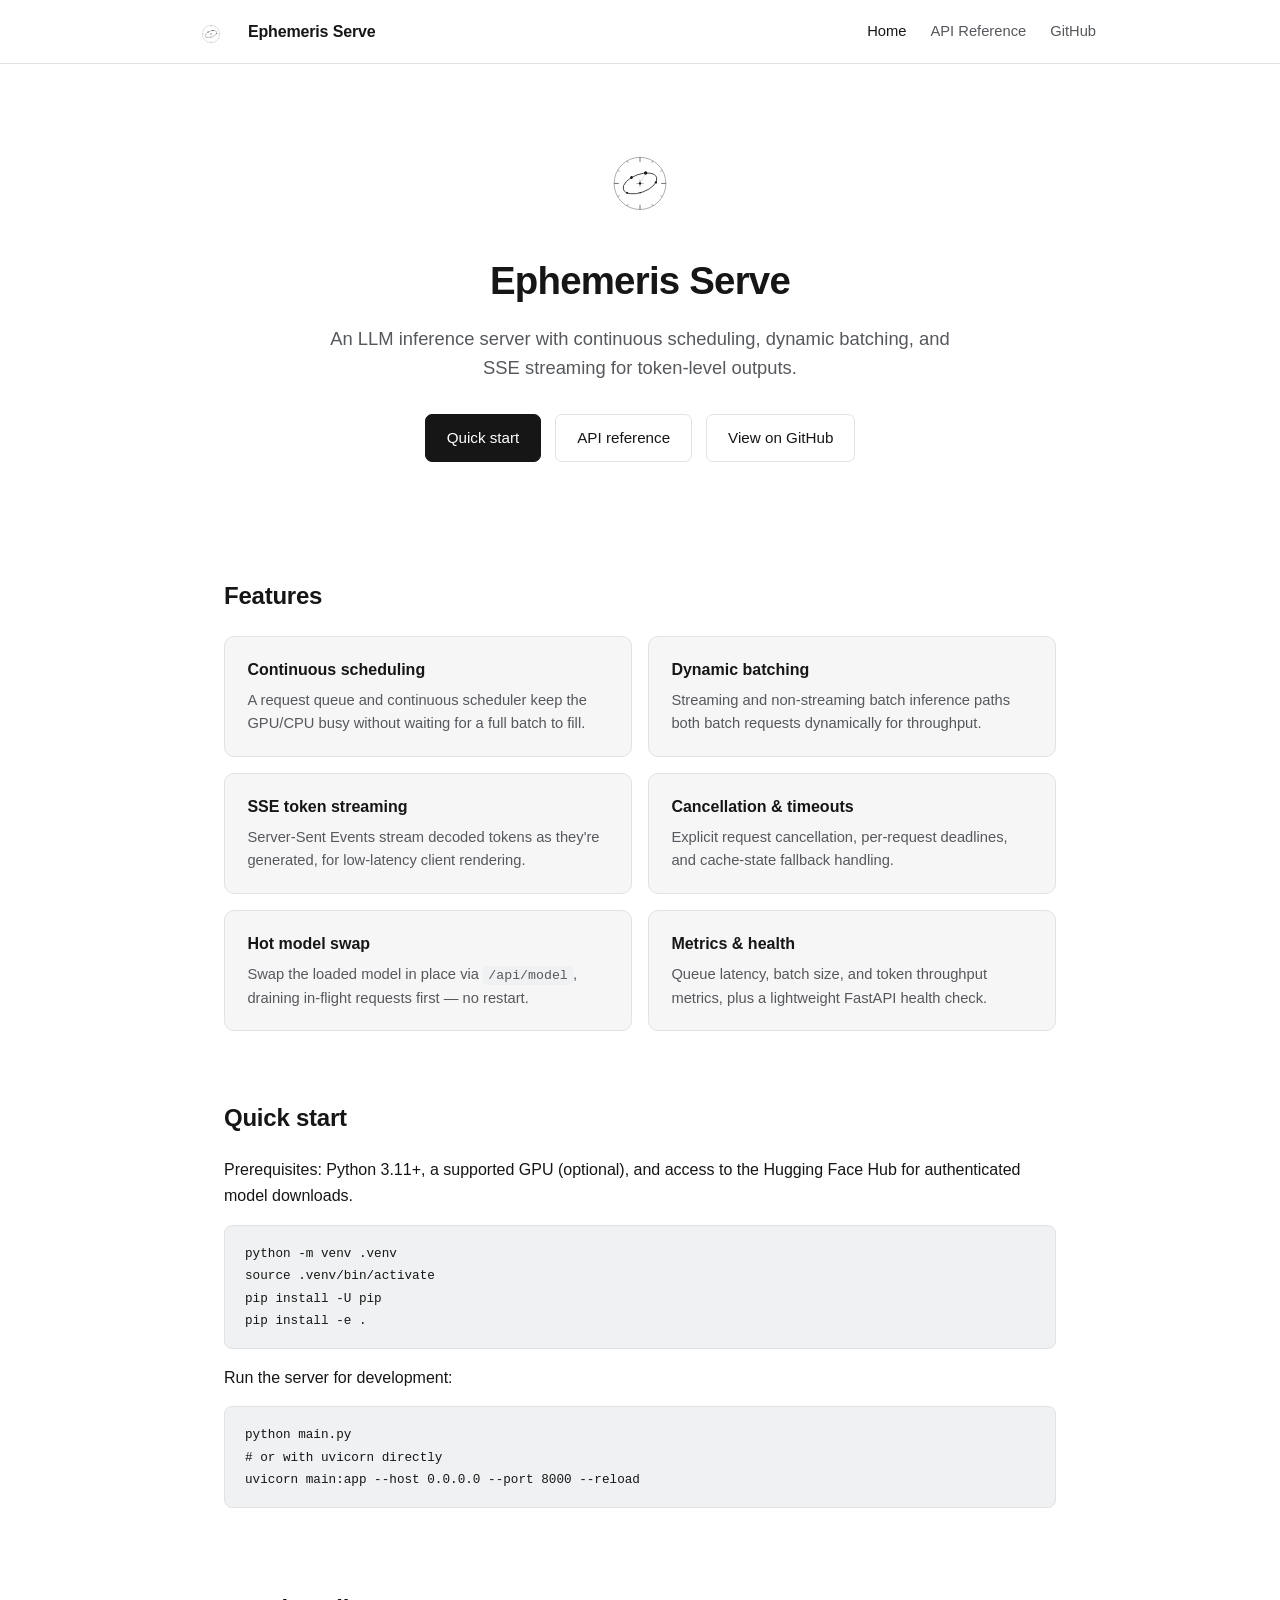
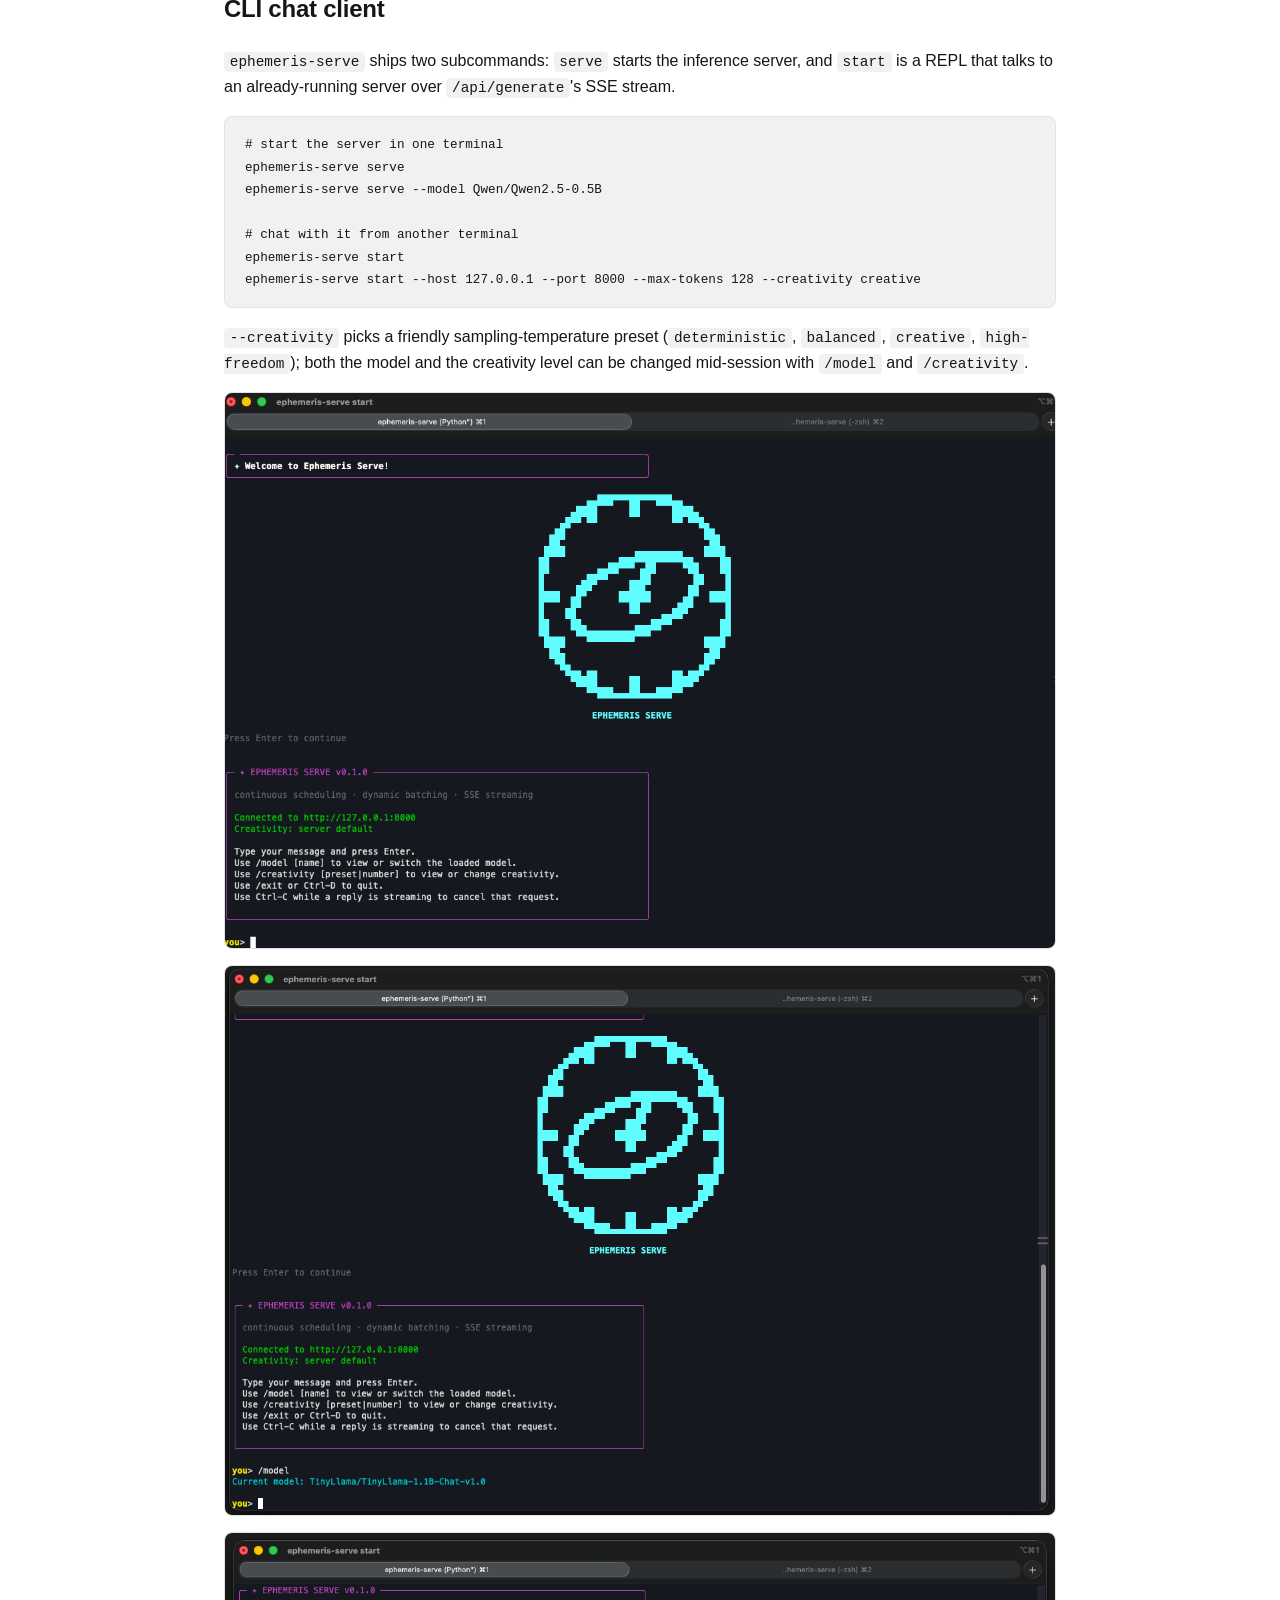
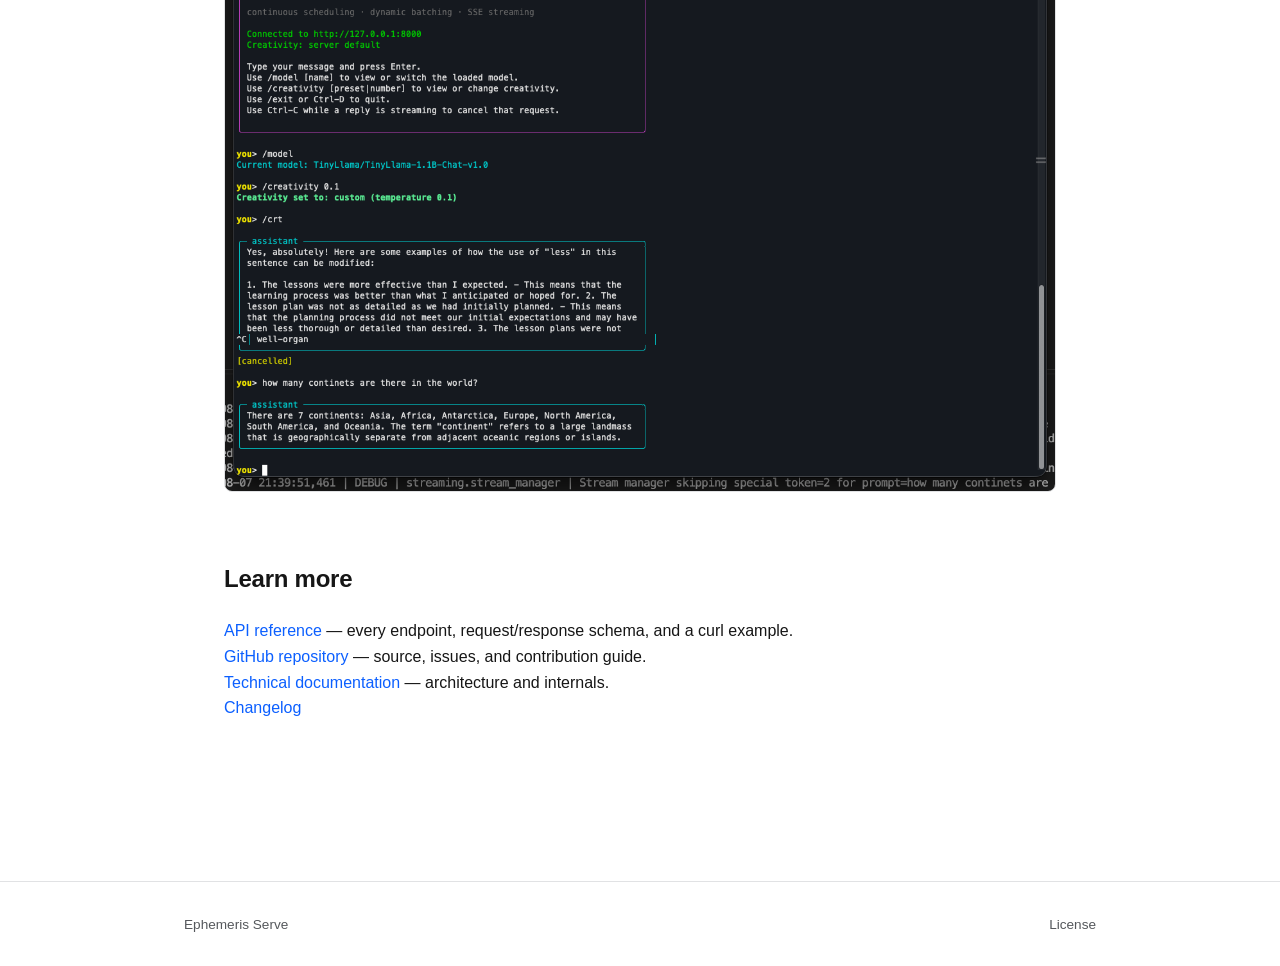
==== docs/index.html @ 1d8c635d "add: microsite" ====
<!doctype html>
<html lang="en">
<head>
<meta charset="utf-8">
<meta name="viewport" content="width=device-width, initial-scale=1">
<title>Ephemeris Serve — LLM inference server</title>
<meta name="description" content="Ephemeris Serve is an LLM inference server with continuous scheduling, dynamic batching, and SSE streaming for token-level outputs.">
<link rel="icon" href="assets/images/ephemeris-serve-logo.svg" type="image/svg+xml">
<link rel="stylesheet" href="assets/style.css">
</head>
<body>

<header class="site">
  <div class="wrap">
    <a class="brand" href="./">
      <img src="assets/images/ephemeris-serve-logo.svg" alt="">
      Ephemeris Serve
    </a>
    <nav class="site-nav">
      <a href="./" class="active">Home</a>
      <a href="api.html">API Reference</a>
      <a href="https://github.com/SamarjitDebnath/llm-inference-server">GitHub</a>
    </nav>
  </div>
</header>

<main>
  <div class="hero">
    <img class="logo" src="assets/images/ephemeris-serve-logo.svg" alt="Ephemeris Serve logo">
    <h1>Ephemeris Serve</h1>
    <p class="tagline">An LLM inference server with continuous scheduling, dynamic batching, and SSE streaming for token-level outputs.</p>
    <div class="cta">
      <a class="btn primary" href="#quick-start">Quick start</a>
      <a class="btn secondary" href="api.html">API reference</a>
      <a class="btn secondary" href="https://github.com/SamarjitDebnath/llm-inference-server">View on GitHub</a>
    </div>
  </div>

  <section id="features">
    <h2>Features</h2>
    <div class="features">
      <div class="feature">
        <h3>Continuous scheduling</h3>
        <p>A request queue and continuous scheduler keep the GPU/CPU busy without waiting for a full batch to fill.</p>
      </div>
      <div class="feature">
        <h3>Dynamic batching</h3>
        <p>Streaming and non-streaming batch inference paths both batch requests dynamically for throughput.</p>
      </div>
      <div class="feature">
        <h3>SSE token streaming</h3>
        <p>Server-Sent Events stream decoded tokens as they're generated, for low-latency client rendering.</p>
      </div>
      <div class="feature">
        <h3>Cancellation &amp; timeouts</h3>
        <p>Explicit request cancellation, per-request deadlines, and cache-state fallback handling.</p>
      </div>
      <div class="feature">
        <h3>Hot model swap</h3>
        <p>Swap the loaded model in place via <code>/api/model</code>, draining in-flight requests first — no restart.</p>
      </div>
      <div class="feature">
        <h3>Metrics &amp; health</h3>
        <p>Queue latency, batch size, and token throughput metrics, plus a lightweight FastAPI health check.</p>
      </div>
    </div>
  </section>

  <section id="quick-start">
    <h2>Quick start</h2>
    <p>Prerequisites: Python 3.11+, a supported GPU (optional), and access to the Hugging Face Hub for authenticated model downloads.</p>
    <pre><code>python -m venv .venv
source .venv/bin/activate
pip install -U pip
pip install -e .</code></pre>
    <p>Run the server for development:</p>
    <pre><code>python main.py
# or with uvicorn directly
uvicorn main:app --host 0.0.0.0 --port 8000 --reload</code></pre>
  </section>

  <section id="cli">
    <h2>CLI chat client</h2>
    <p><code>ephemeris-serve</code> ships two subcommands: <code>serve</code> starts the inference server, and <code>start</code> is a REPL that talks to an already-running server over <code>/api/generate</code>'s SSE stream.</p>
    <pre><code># start the server in one terminal
ephemeris-serve serve
ephemeris-serve serve --model Qwen/Qwen2.5-0.5B

# chat with it from another terminal
ephemeris-serve start
ephemeris-serve start --host 127.0.0.1 --port 8000 --max-tokens 128 --creativity creative</code></pre>
    <p><code>--creativity</code> picks a friendly sampling-temperature preset (<code>deterministic</code>, <code>balanced</code>, <code>creative</code>, <code>high-freedom</code>); both the model and the creativity level can be changed mid-session with <code>/model</code> and <code>/creativity</code>.</p>
    <div class="shots">
      <img src="assets/images/chat-cli1.png" alt="Ephemeris Serve CLI startup splash">
      <img src="assets/images/chat-cli2.png" alt="Ephemeris Serve CLI /model command">
      <img src="assets/images/chat-cli3.png" alt="Ephemeris Serve CLI chat session">
    </div>
  </section>

  <section id="learn-more">
    <h2>Learn more</h2>
    <p>
      <a href="api.html">API reference</a> — every endpoint, request/response schema, and a curl example.<br>
      <a href="https://github.com/SamarjitDebnath/llm-inference-server">GitHub repository</a> — source, issues, and contribution guide.<br>
      <a href="https://github.com/SamarjitDebnath/llm-inference-server/blob/main/TECHNICAL_DOCUMENTATION.md">Technical documentation</a> — architecture and internals.<br>
      <a href="https://github.com/SamarjitDebnath/llm-inference-server/blob/main/CHANGELOG.md">Changelog</a>
    </p>
  </section>
</main>

<footer class="site">
  <div class="wrap">
    <span>Ephemeris Serve</span>
    <span><a href="https://github.com/SamarjitDebnath/llm-inference-server/blob/main/LICENSE">License</a></span>
  </div>
</footer>

</body>
</html>
---- docs/assets/style.css ----
:root {
  color-scheme: light dark;
  --bg: #ffffff;
  --bg-raised: #f6f6f7;
  --text: #161616;
  --text-muted: #55585c;
  --border: #e1e2e4;
  --accent: #161616;
  --code-bg: #f0f1f2;
  --link: #0b5fff;
}

@media (prefers-color-scheme: dark) {
  :root {
    --bg: #0d0d0e;
    --bg-raised: #161718;
    --text: #f0f0f0;
    --text-muted: #9a9da2;
    --border: #2a2b2d;
    --accent: #f0f0f0;
    --code-bg: #1a1b1d;
    --link: #6fa8ff;
  }
}

* {
  box-sizing: border-box;
}

html {
  scroll-behavior: smooth;
}

body {
  margin: 0;
  background: var(--bg);
  color: var(--text);
  font-family: -apple-system, "Segoe UI", Roboto, Helvetica, Arial, sans-serif;
  line-height: 1.6;
}

a {
  color: var(--link);
  text-decoration: none;
}

a:hover {
  text-decoration: underline;
}

code, pre {
  font-family: ui-monospace, SFMono-Regular, "SF Mono", Menlo, Consolas, monospace;
}

code {
  background: var(--code-bg);
  padding: 0.15em 0.4em;
  border-radius: 4px;
  font-size: 0.9em;
}

pre {
  background: var(--code-bg);
  border: 1px solid var(--border);
  border-radius: 8px;
  padding: 1rem 1.25rem;
  overflow-x: auto;
  font-size: 0.88rem;
}

pre code {
  background: none;
  padding: 0;
}

.wrap {
  max-width: 880px;
  margin: 0 auto;
  padding: 0 1.5rem;
}

header.site {
  border-bottom: 1px solid var(--border);
  padding: 1.1rem 0;
  position: sticky;
  top: 0;
  background: color-mix(in srgb, var(--bg) 88%, transparent);
  backdrop-filter: blur(8px);
  z-index: 10;
}

header.site .wrap {
  max-width: 960px;
  display: flex;
  align-items: center;
  justify-content: space-between;
}

.brand {
  display: flex;
  align-items: center;
  gap: 0.6rem;
  font-weight: 600;
  letter-spacing: -0.01em;
  color: var(--text);
}

.brand img {
  height: 28px;
  width: auto;
}

nav.site-nav {
  display: flex;
  gap: 1.5rem;
  font-size: 0.92rem;
}

nav.site-nav a {
  color: var(--text-muted);
}

nav.site-nav a.active,
nav.site-nav a:hover {
  color: var(--text);
}

main {
  padding: 0 0 5rem;
}

.hero {
  max-width: 960px;
  margin: 0 auto;
  padding: 4.5rem 1.5rem 3rem;
  text-align: center;
}

.hero img.logo {
  width: 160px;
  margin-bottom: 1.5rem;
}

.hero h1 {
  font-size: 2.4rem;
  letter-spacing: -0.02em;
  margin: 0 0 0.75rem;
}

.hero p.tagline {
  font-size: 1.15rem;
  color: var(--text-muted);
  max-width: 620px;
  margin: 0 auto 2rem;
}

.hero .cta {
  display: flex;
  gap: 0.9rem;
  justify-content: center;
  flex-wrap: wrap;
}

.btn {
  display: inline-block;
  padding: 0.65rem 1.3rem;
  border-radius: 7px;
  font-size: 0.95rem;
  font-weight: 500;
  border: 1px solid var(--border);
}

.btn:hover {
  text-decoration: none;
}

.btn.primary {
  background: var(--accent);
  color: var(--bg);
  border-color: var(--accent);
}

.btn.primary:hover {
  opacity: 0.85;
}

.btn.secondary {
  color: var(--text);
}

.btn.secondary:hover {
  background: var(--bg-raised);
}

section {
  max-width: 880px;
  margin: 0 auto;
  padding: 3rem 1.5rem 0;
}

section h2 {
  font-size: 1.5rem;
  letter-spacing: -0.01em;
  margin-bottom: 1.25rem;
}

.features {
  display: grid;
  grid-template-columns: repeat(2, 1fr);
  gap: 1rem;
}

@media (max-width: 640px) {
  .features {
    grid-template-columns: 1fr;
  }
}

.feature {
  border: 1px solid var(--border);
  border-radius: 10px;
  padding: 1.25rem 1.4rem;
  background: var(--bg-raised);
}

.feature h3 {
  margin: 0 0 0.4rem;
  font-size: 1rem;
}

.feature p {
  margin: 0;
  color: var(--text-muted);
  font-size: 0.92rem;
}

.shots {
  display: flex;
  flex-direction: column;
  gap: 1rem;
}

.shots img {
  width: 100%;
  border-radius: 8px;
  border: 1px solid var(--border);
  display: block;
}

table {
  width: 100%;
  border-collapse: collapse;
  font-size: 0.92rem;
}

th, td {
  text-align: left;
  padding: 0.6rem 0.8rem;
  border-bottom: 1px solid var(--border);
  vertical-align: top;
}

th {
  color: var(--text-muted);
  font-weight: 600;
  font-size: 0.82rem;
  text-transform: uppercase;
  letter-spacing: 0.03em;
}

.endpoint {
  margin: 2.5rem 0;
  padding-top: 0.5rem;
  border-top: 1px solid var(--border);
}

.endpoint:first-of-type {
  border-top: none;
  padding-top: 0;
}

.endpoint h3 {
  display: flex;
  align-items: center;
  gap: 0.65rem;
  font-size: 1.1rem;
  margin-bottom: 0.4rem;
}

.method {
  font-family: ui-monospace, SFMono-Regular, "SF Mono", Menlo, Consolas, monospace;
  font-size: 0.78rem;
  font-weight: 700;
  padding: 0.15em 0.5em;
  border-radius: 5px;
  letter-spacing: 0.02em;
}

.method.get {
  background: color-mix(in srgb, #0b5fff 15%, transparent);
  color: var(--link);
}

.method.post {
  background: color-mix(in srgb, #1f9d55 18%, transparent);
  color: #1f9d55;
}

.endpoint p.desc {
  color: var(--text-muted);
  margin: 0.3rem 0 1rem;
}

footer.site {
  border-top: 1px solid var(--border);
  margin-top: 4rem;
  padding: 2rem 0;
}

footer.site .wrap {
  max-width: 960px;
  display: flex;
  justify-content: space-between;
  align-items: center;
  flex-wrap: wrap;
  gap: 0.75rem;
  color: var(--text-muted);
  font-size: 0.85rem;
}

footer.site a {
  color: var(--text-muted);
}
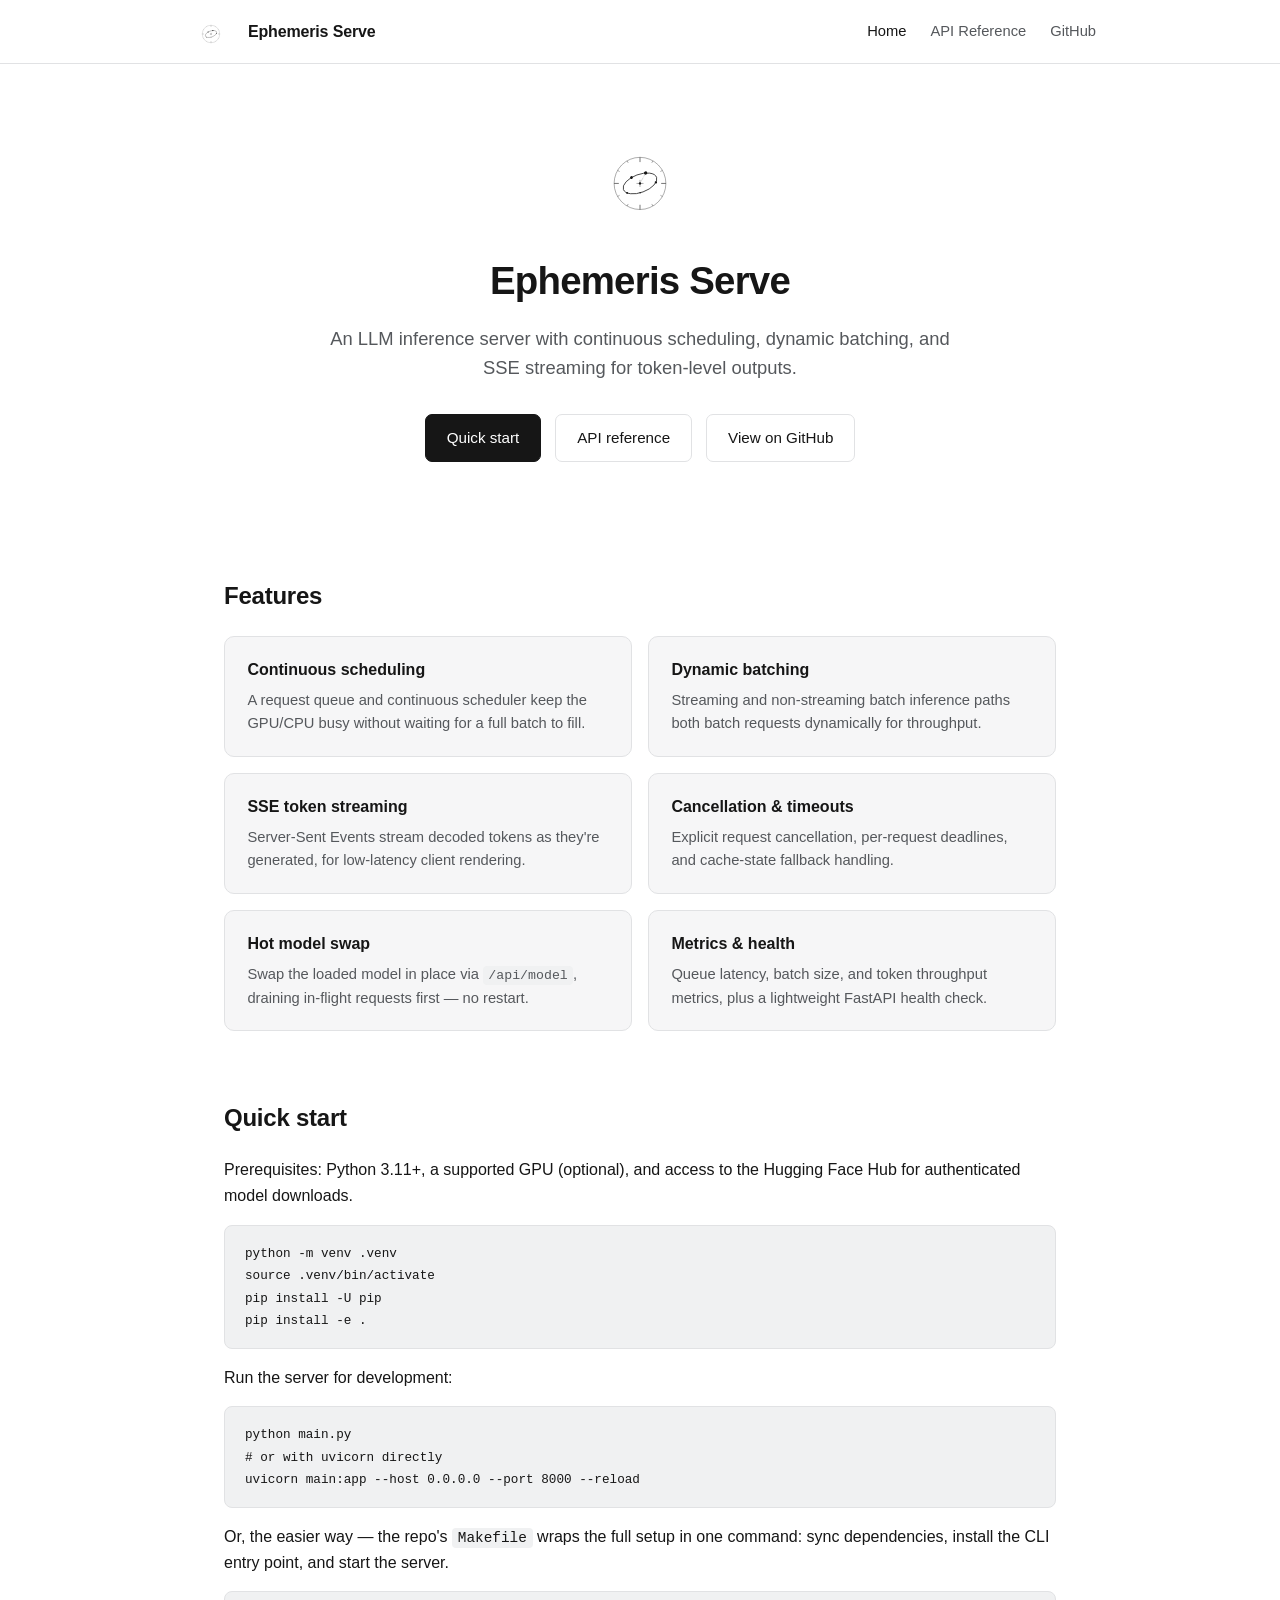
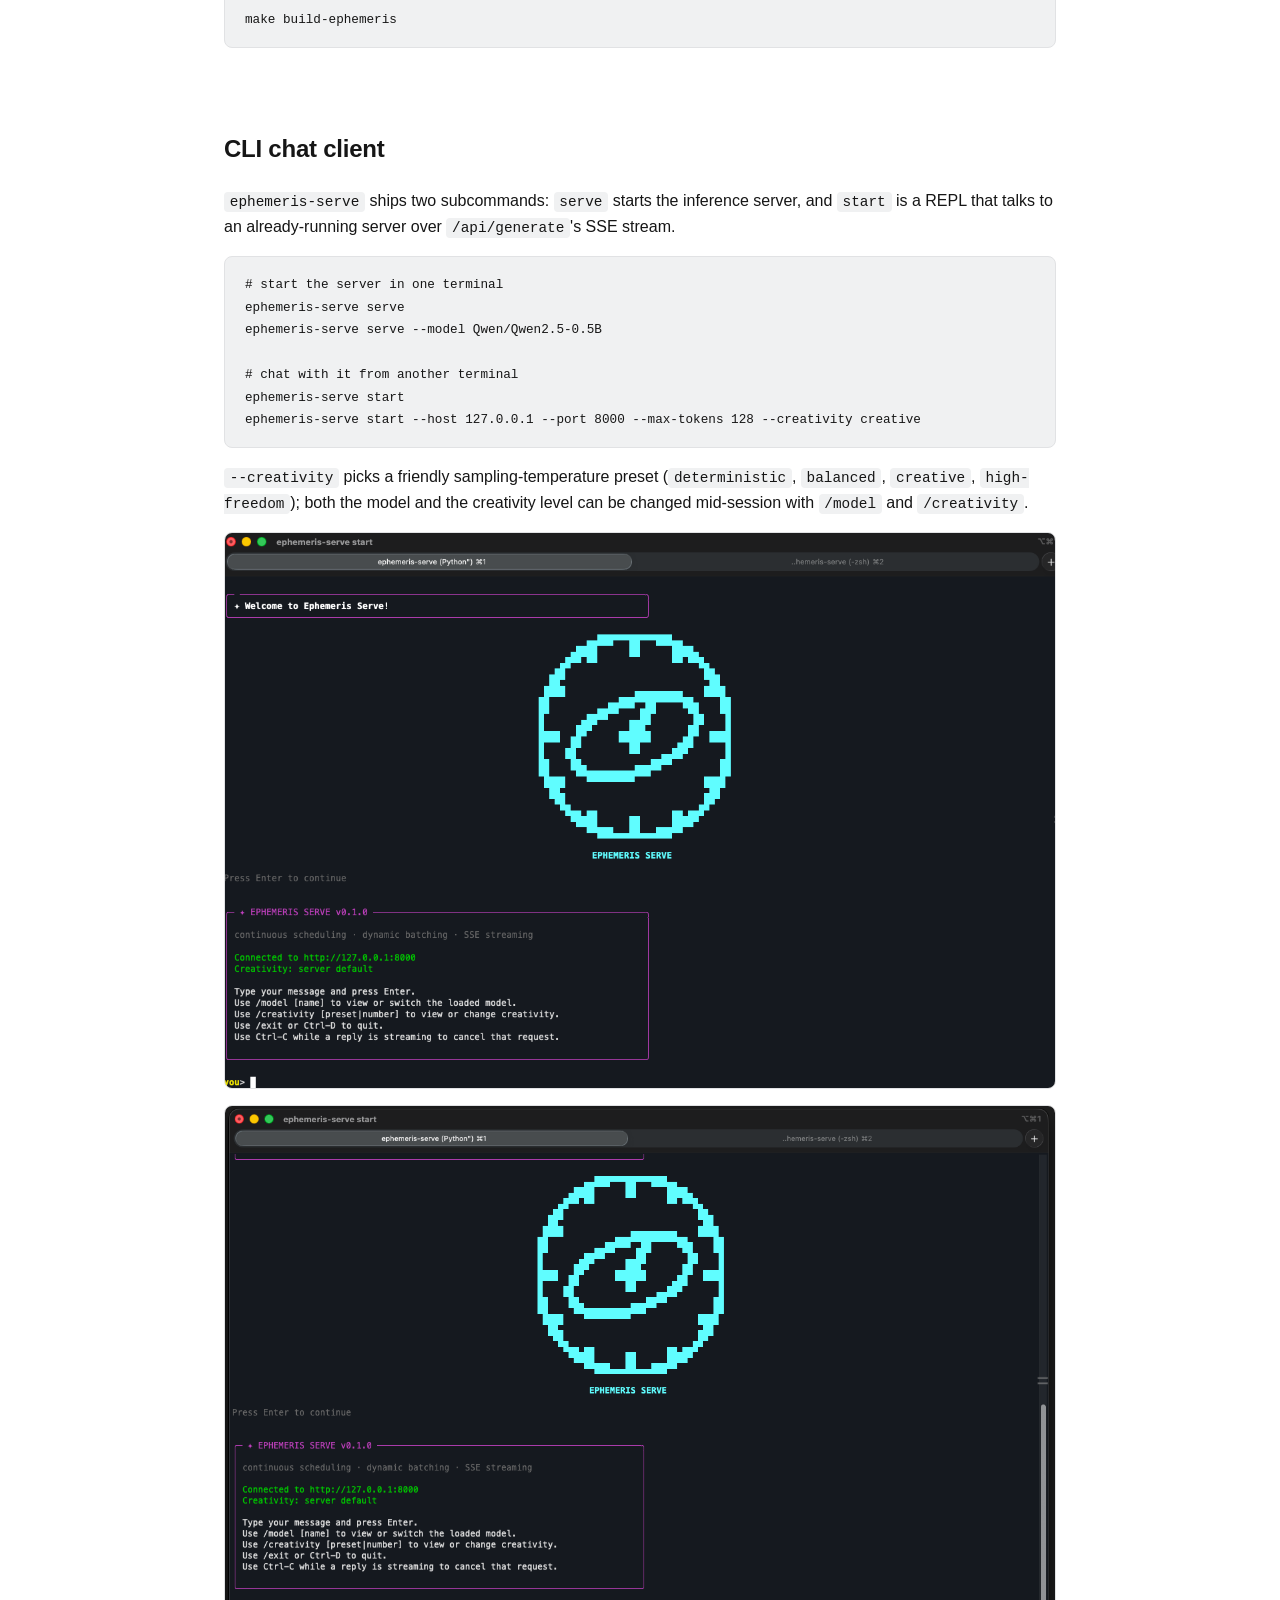
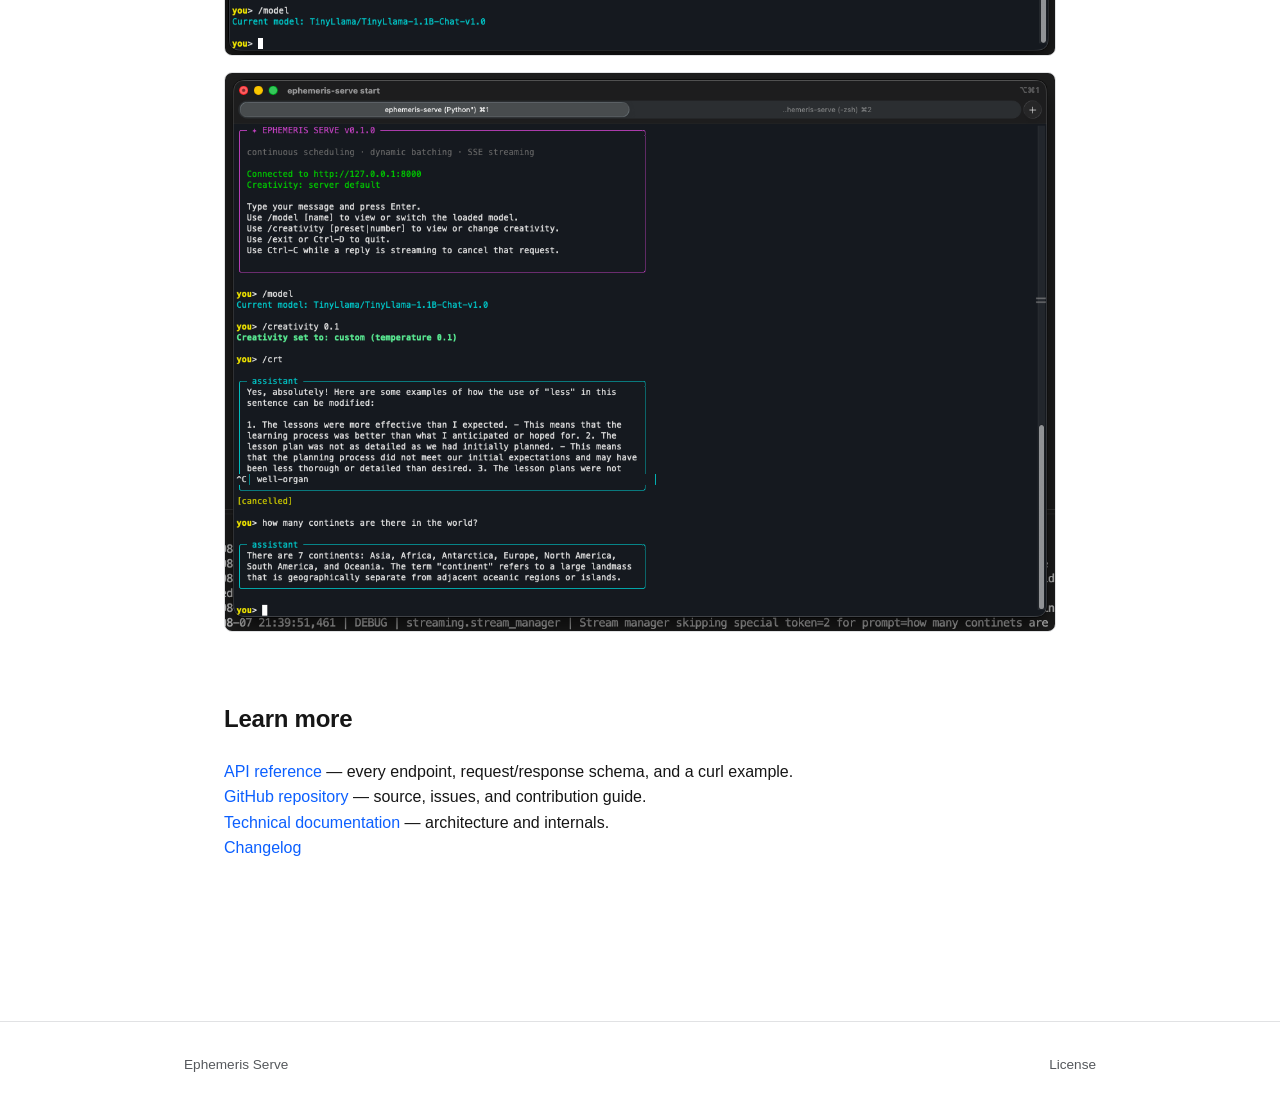
==== commit c4f46cad: "site update: adviced to use the make commands for build" ====
--- a/docs/index.html
+++ b/docs/index.html
@@ -77,6 +77,8 @@
     <pre><code>python main.py
 # or with uvicorn directly
 uvicorn main:app --host 0.0.0.0 --port 8000 --reload</code></pre>
+    <p>Or, the easier way — the repo's <code>Makefile</code> wraps the full setup in one command: sync dependencies, install the CLI entry point, and start the server.</p>
+    <pre><code>make build-ephemeris</code></pre>
   </section>
 
   <section id="cli">
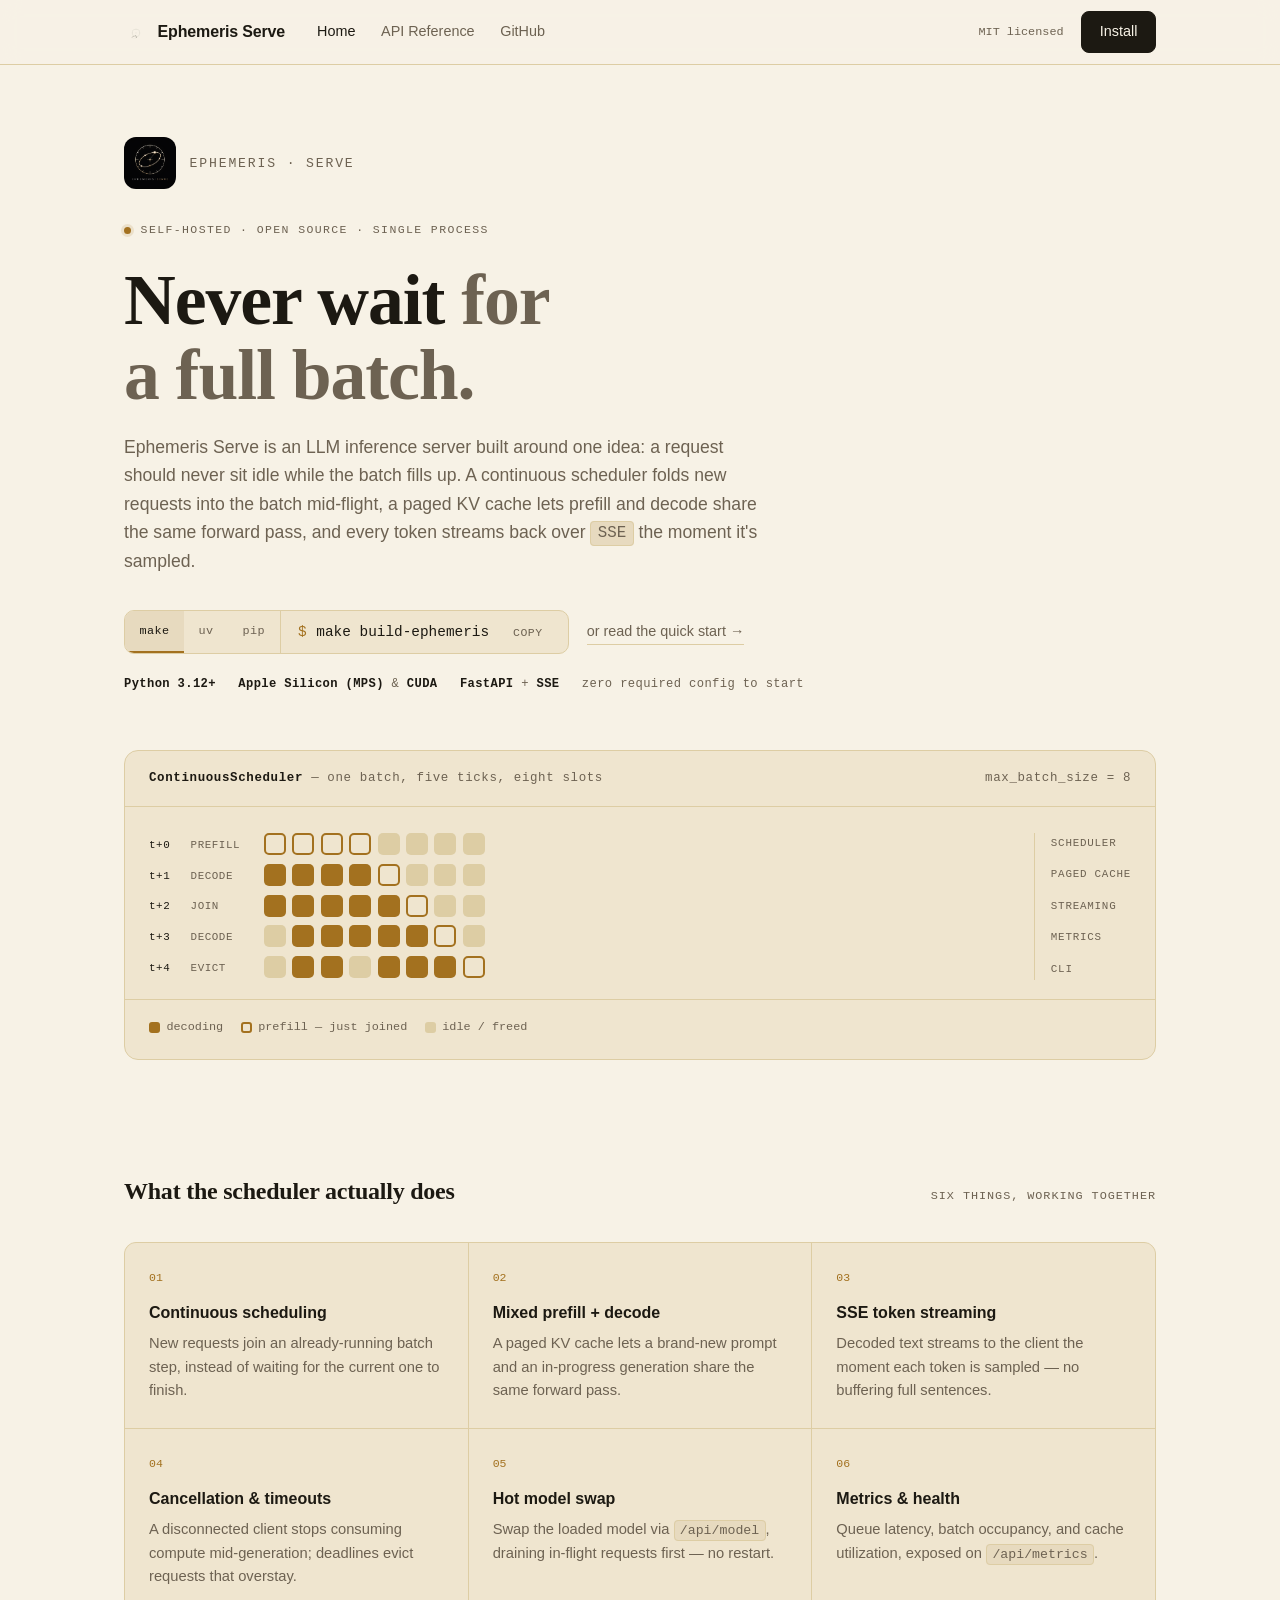
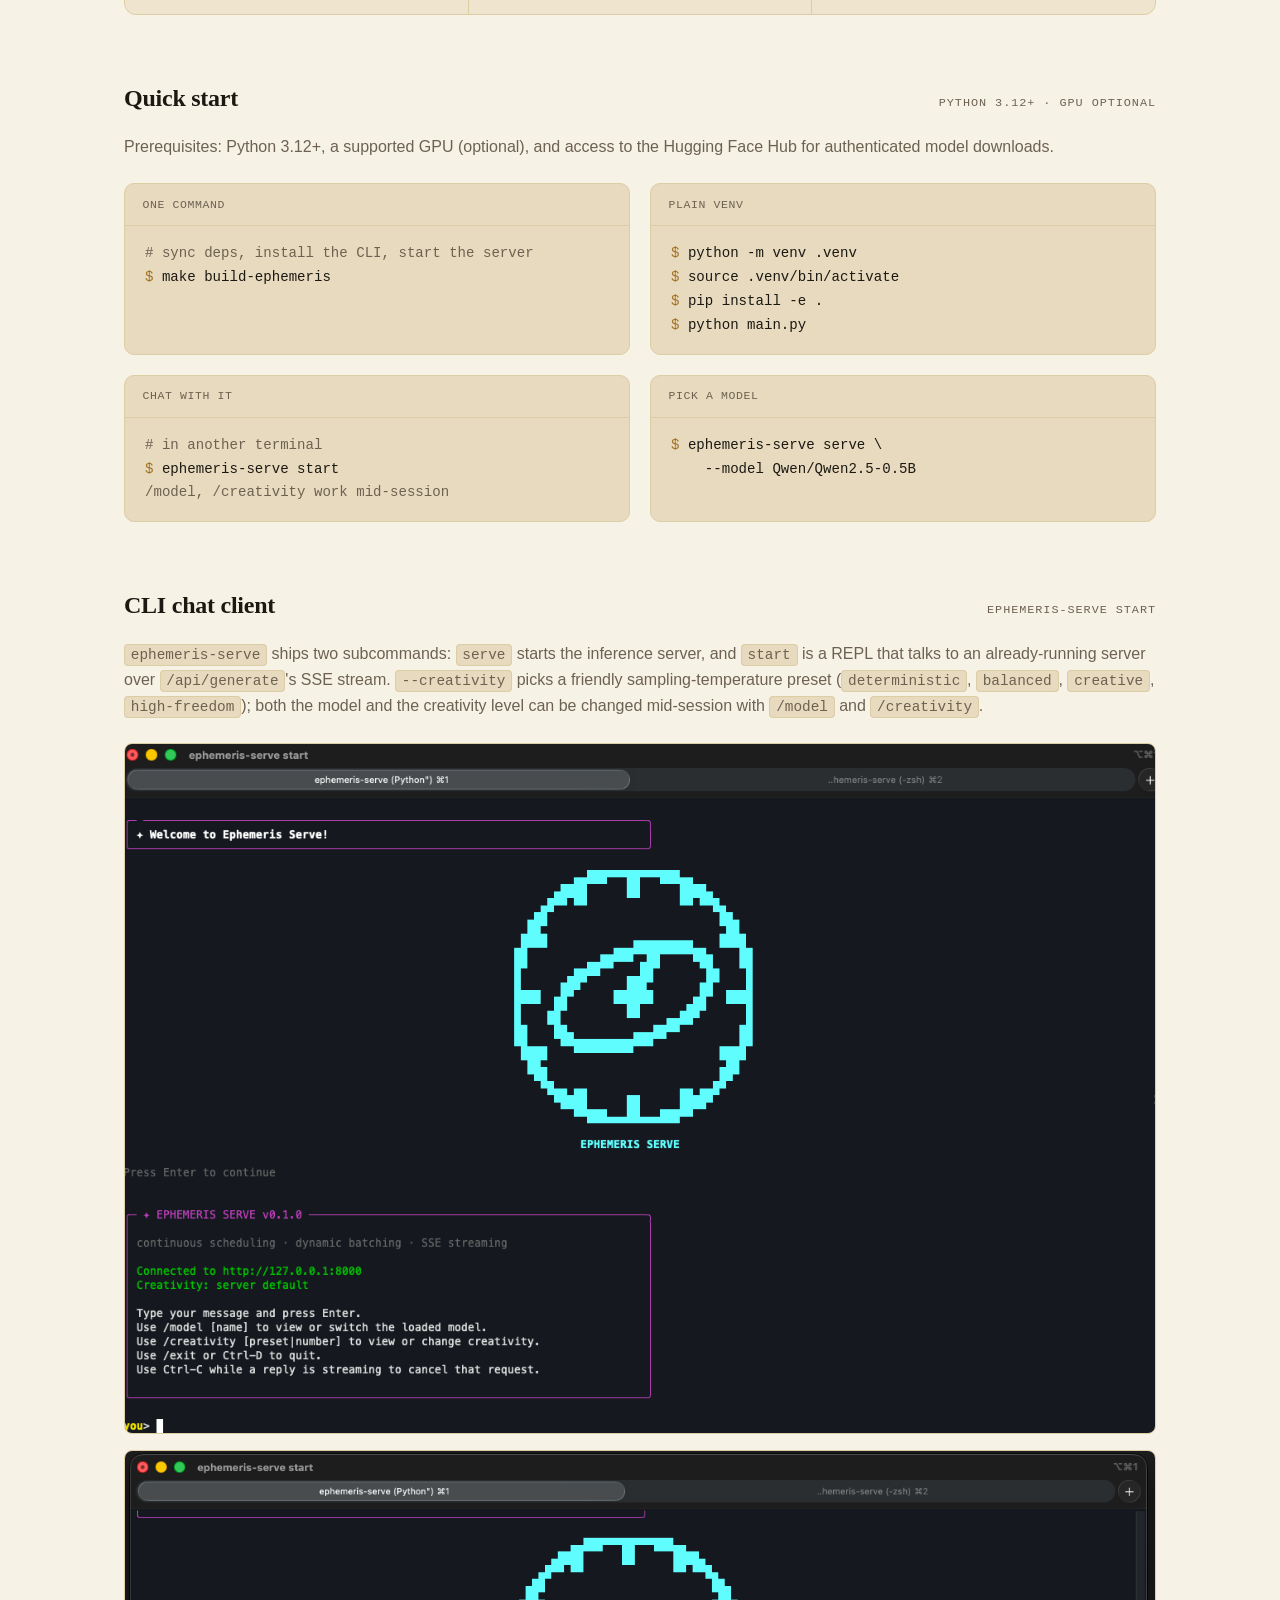
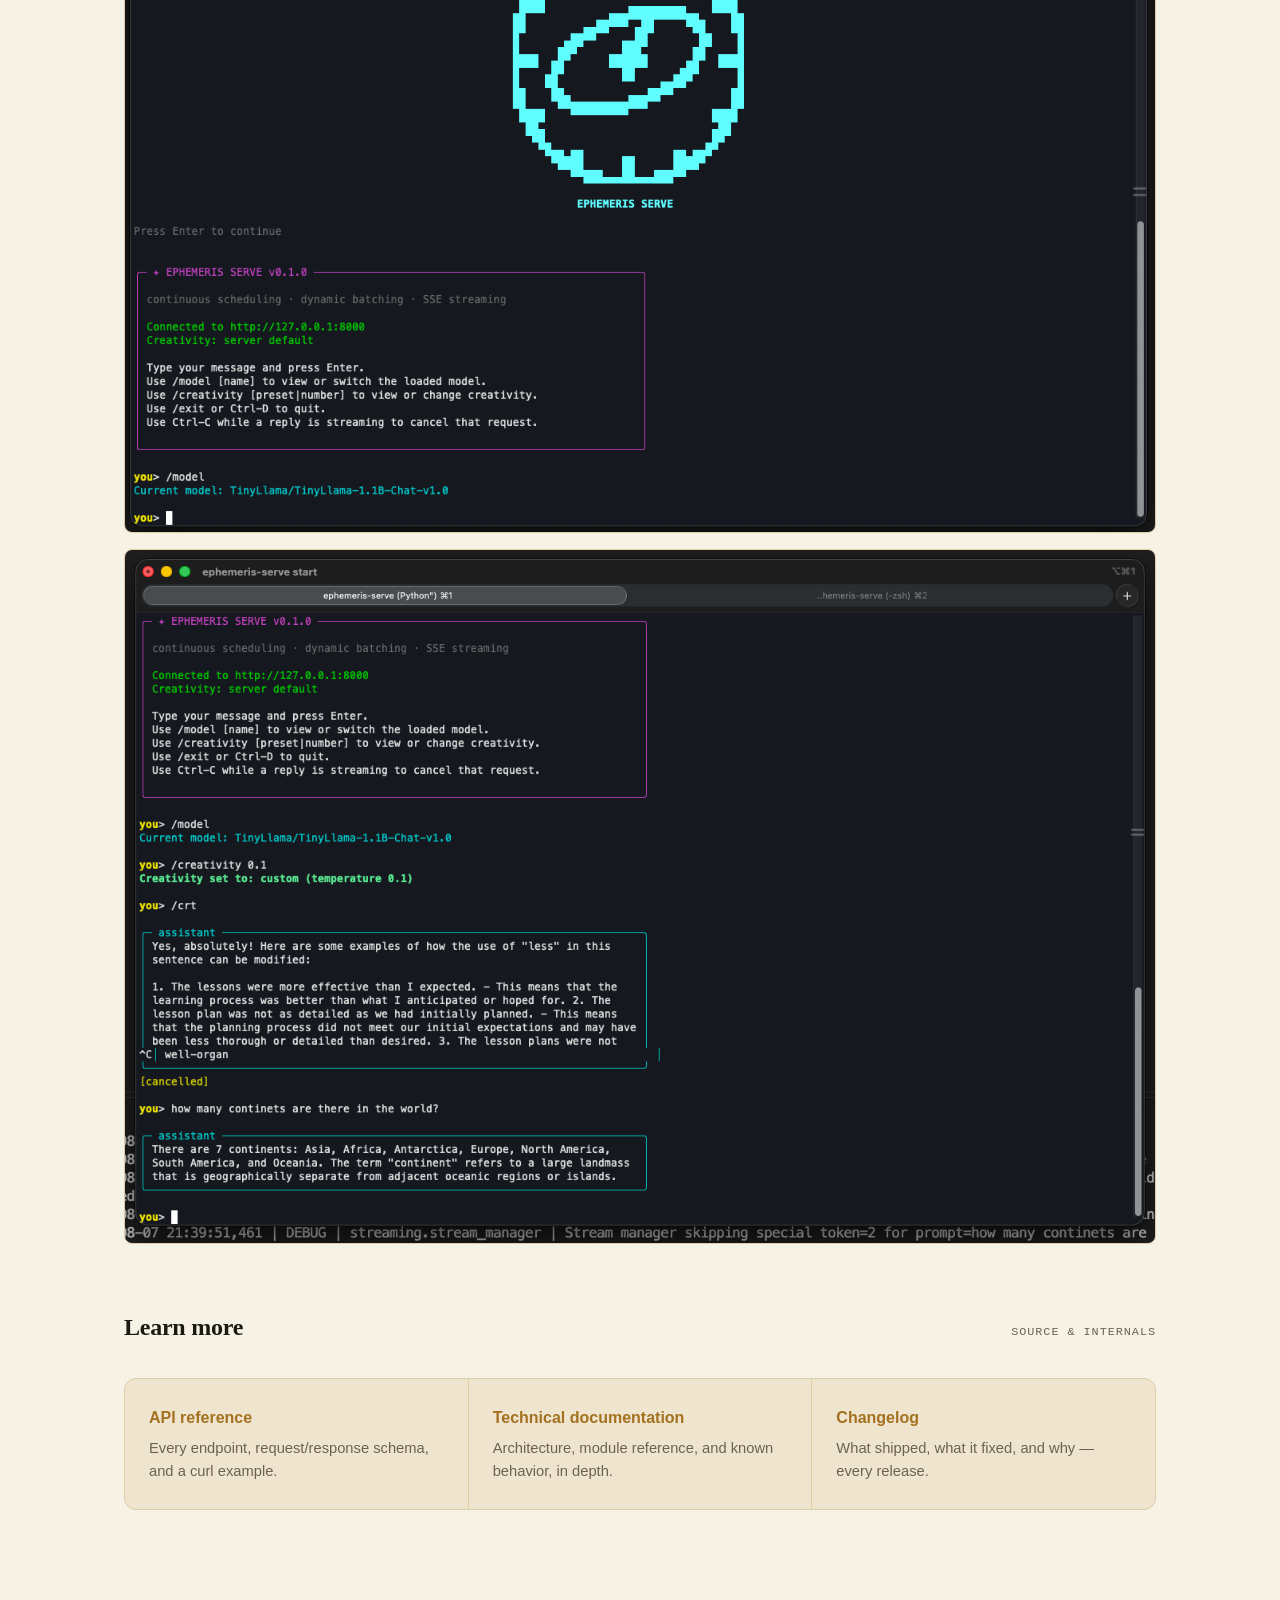
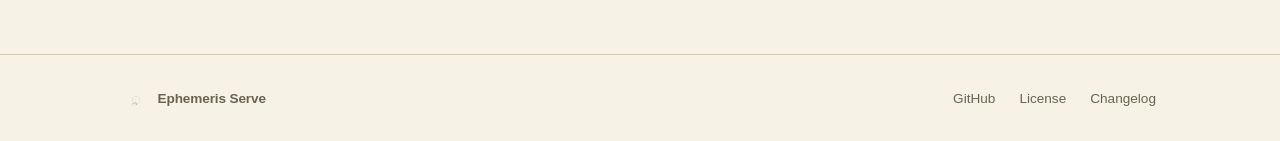
==== commit dca21224: "Redesign the project site and switch the logo asset from SVG to PNG docs/index.html and docs/assets/" ====
--- a/docs/index.html
+++ b/docs/index.html
@@ -3,95 +3,237 @@
 <head>
 <meta charset="utf-8">
 <meta name="viewport" content="width=device-width, initial-scale=1">
-<title>Ephemeris Serve — LLM inference server</title>
+<title>Ephemeris Serve — never wait for a full batch</title>
 <meta name="description" content="Ephemeris Serve is an LLM inference server with continuous scheduling, dynamic batching, and SSE streaming for token-level outputs.">
-<link rel="icon" href="assets/images/ephemeris-serve-logo.svg" type="image/svg+xml">
+<link rel="icon" href="assets/images/ephemeris-serve-logo.png" type="image/png">
 <link rel="stylesheet" href="assets/style.css">
 </head>
 <body>
 
+<svg style="display:none" aria-hidden="true">
+  <symbol id="ephemeris-mark" viewBox="0 0 680 350">
+    <circle cx="340" cy="200" r="110" fill="none" stroke="currentColor" stroke-width="1.5"/>
+    <g stroke="currentColor" stroke-width="1.5">
+      <line x1="435.3" y1="255" x2="426.6" y2="250"/>
+      <line x1="395" y1="295.3" x2="390" y2="286.6"/>
+      <line x1="285" y1="295.3" x2="290" y2="286.6"/>
+      <line x1="244.7" y1="255" x2="253.4" y2="250"/>
+      <line x1="244.7" y1="145" x2="253.4" y2="150"/>
+      <line x1="285" y1="104.7" x2="290" y2="113.4"/>
+      <line x1="395" y1="104.7" x2="390" y2="113.4"/>
+      <line x1="435.3" y1="145" x2="426.6" y2="150"/>
+    </g>
+    <g stroke="currentColor" stroke-width="2.5">
+      <line x1="450" y1="200" x2="430" y2="200"/>
+      <line x1="340" y1="310" x2="340" y2="290"/>
+      <line x1="230" y1="200" x2="250" y2="200"/>
+      <line x1="340" y1="90" x2="340" y2="110"/>
+    </g>
+    <g class="orbit-spin" transform="rotate(-20 340 200)">
+      <ellipse cx="340" cy="200" rx="75" ry="38" fill="none" stroke="currentColor" stroke-width="3"/>
+      <line x1="340" y1="200" x2="377.5" y2="167.1" stroke="currentColor" stroke-width="1.5" stroke-dasharray="2 4"/>
+      <circle cx="377.5" cy="167.1" r="7" fill="currentColor"/>
+      <circle cx="405" cy="219" r="5" fill="currentColor"/>
+      <circle cx="275" cy="219" r="4" fill="currentColor"/>
+      <circle cx="314.35" cy="164.3" r="6" fill="currentColor"/>
+      <circle cx="326.95" cy="237.4" r="3" fill="currentColor"/>
+    </g>
+    <g stroke="currentColor" stroke-width="1.5">
+      <line x1="325" y1="200" x2="355" y2="200"/>
+      <line x1="340" y1="185" x2="340" y2="215"/>
+    </g>
+    <circle cx="340" cy="200" r="5" fill="currentColor"/>
+  </symbol>
+</svg>
+
 <header class="site">
   <div class="wrap">
     <a class="brand" href="./">
-      <img src="assets/images/ephemeris-serve-logo.svg" alt="">
+      <svg viewBox="0 0 680 350"><use href="#ephemeris-mark"></use></svg>
       Ephemeris Serve
     </a>
     <nav class="site-nav">
       <a href="./" class="active">Home</a>
       <a href="api.html">API Reference</a>
-      <a href="https://github.com/SamarjitDebnath/llm-inference-server">GitHub</a>
+      <a href="https://github.com/SamarjitDebnath/ephemeris-serve">GitHub</a>
     </nav>
+    <div class="header-right">
+      <span class="pill-tag">MIT licensed</span>
+      <a class="btn primary" href="#install">Install</a>
+    </div>
   </div>
 </header>
 
 <main>
   <div class="hero">
-    <img class="logo" src="assets/images/ephemeris-serve-logo.svg" alt="Ephemeris Serve logo">
-    <h1>Ephemeris Serve</h1>
-    <p class="tagline">An LLM inference server with continuous scheduling, dynamic batching, and SSE streaming for token-level outputs.</p>
-    <div class="cta">
-      <a class="btn primary" href="#quick-start">Quick start</a>
-      <a class="btn secondary" href="api.html">API reference</a>
-      <a class="btn secondary" href="https://github.com/SamarjitDebnath/llm-inference-server">View on GitHub</a>
+    <div class="medallion">
+      <img src="assets/images/ephemeris-serve-logo.png" alt="Ephemeris Serve logo">
+      <span class="wordmark">EPHEMERIS · SERVE</span>
+    </div>
+
+    <div class="eyebrow">
+      <span class="dot"></span>
+      <span class="label">Self-hosted · Open source · Single process</span>
+    </div>
+
+    <h1 class="headline serif">Never wait <span class="dim">for a full batch.</span></h1>
+
+    <p class="tagline">Ephemeris Serve is an LLM inference server built around one idea: a request should never sit idle while the batch fills up. A continuous scheduler folds new requests into the batch mid-flight, a paged KV cache lets prefill and decode share the same forward pass, and every token streams back over <code>SSE</code> the moment it's sampled.</p>
+
+    <div class="cta" id="install">
+      <div class="install-box">
+        <div class="install-tabs" role="tablist">
+          <button type="button" class="active" data-cmd="make">make</button>
+          <button type="button" data-cmd="uv">uv</button>
+          <button type="button" data-cmd="pip">pip</button>
+        </div>
+        <div class="install-cmd">
+          <span class="prompt">$</span>
+          <span id="cmd-text">make build-ephemeris</span>
+          <button type="button" class="copy" id="copy-btn">COPY</button>
+        </div>
+      </div>
+      <a class="docs-link" href="#quick-start">or read the quick start &rarr;</a>
+    </div>
+
+    <div class="credibility">
+      <span><b>Python 3.12+</b></span>
+      <span><b>Apple Silicon (MPS)</b> &amp; <b>CUDA</b></span>
+      <span><b>FastAPI</b> + <b>SSE</b></span>
+      <span>zero required config to start</span>
+    </div>
+
+    <div class="ephemeris">
+      <div class="ephemeris-head">
+        <span class="title"><b>ContinuousScheduler</b> — one batch, five ticks, eight slots</span>
+        <span class="title">max_batch_size = 8</span>
+      </div>
+      <div class="ephemeris-body">
+        <div class="tick-labels">
+          <div class="row-label"><span class="t">t+0</span>PREFILL</div>
+          <div class="row-label"><span class="t">t+1</span>DECODE</div>
+          <div class="row-label"><span class="t">t+2</span>JOIN</div>
+          <div class="row-label"><span class="t">t+3</span>DECODE</div>
+          <div class="row-label"><span class="t">t+4</span>EVICT</div>
+        </div>
+        <div class="grid-slots">
+          <div class="grid-row">
+            <div class="cell prefill"></div><div class="cell prefill"></div><div class="cell prefill"></div><div class="cell prefill"></div>
+            <div class="cell"></div><div class="cell"></div><div class="cell"></div><div class="cell"></div>
+          </div>
+          <div class="grid-row">
+            <div class="cell decode"></div><div class="cell decode"></div><div class="cell decode"></div><div class="cell decode"></div>
+            <div class="cell prefill"></div><div class="cell"></div><div class="cell"></div><div class="cell"></div>
+          </div>
+          <div class="grid-row">
+            <div class="cell decode"></div><div class="cell decode"></div><div class="cell decode"></div><div class="cell decode"></div>
+            <div class="cell decode"></div><div class="cell prefill"></div><div class="cell"></div><div class="cell"></div>
+          </div>
+          <div class="grid-row">
+            <div class="cell"></div><div class="cell decode"></div><div class="cell decode"></div><div class="cell decode"></div>
+            <div class="cell decode"></div><div class="cell decode"></div><div class="cell prefill"></div><div class="cell"></div>
+          </div>
+          <div class="grid-row">
+            <div class="cell"></div><div class="cell decode"></div><div class="cell decode"></div><div class="cell"></div>
+            <div class="cell decode"></div><div class="cell decode"></div><div class="cell decode"></div><div class="cell prefill"></div>
+          </div>
+        </div>
+        <div class="arch-labels">
+          <span>SCHEDULER</span>
+          <span>PAGED CACHE</span>
+          <span>STREAMING</span>
+          <span>METRICS</span>
+          <span>CLI</span>
+        </div>
+      </div>
+      <div class="ephemeris-foot">
+        <div class="legend">
+          <span class="key"><span class="swatch decode"></span>decoding</span>
+          <span class="key"><span class="swatch prefill"></span>prefill — just joined</span>
+          <span class="key"><span class="swatch idle"></span>idle / freed</span>
+        </div>
+      </div>
     </div>
   </div>
 
   <section id="features">
-    <h2>Features</h2>
+    <div class="section-head">
+      <h2>What the scheduler actually does</h2>
+      <p class="eyebrow-label">six things, working together</p>
+    </div>
     <div class="features">
       <div class="feature">
+        <span class="n">01</span>
         <h3>Continuous scheduling</h3>
-        <p>A request queue and continuous scheduler keep the GPU/CPU busy without waiting for a full batch to fill.</p>
-      </div>
-      <div class="feature">
-        <h3>Dynamic batching</h3>
-        <p>Streaming and non-streaming batch inference paths both batch requests dynamically for throughput.</p>
-      </div>
-      <div class="feature">
+        <p>New requests join an already-running batch step, instead of waiting for the current one to finish.</p>
+      </div>
+      <div class="feature">
+        <span class="n">02</span>
+        <h3>Mixed prefill + decode</h3>
+        <p>A paged KV cache lets a brand-new prompt and an in-progress generation share the same forward pass.</p>
+      </div>
+      <div class="feature">
+        <span class="n">03</span>
         <h3>SSE token streaming</h3>
-        <p>Server-Sent Events stream decoded tokens as they're generated, for low-latency client rendering.</p>
-      </div>
-      <div class="feature">
+        <p>Decoded text streams to the client the moment each token is sampled — no buffering full sentences.</p>
+      </div>
+      <div class="feature">
+        <span class="n">04</span>
         <h3>Cancellation &amp; timeouts</h3>
-        <p>Explicit request cancellation, per-request deadlines, and cache-state fallback handling.</p>
-      </div>
-      <div class="feature">
+        <p>A disconnected client stops consuming compute mid-generation; deadlines evict requests that overstay.</p>
+      </div>
+      <div class="feature">
+        <span class="n">05</span>
         <h3>Hot model swap</h3>
-        <p>Swap the loaded model in place via <code>/api/model</code>, draining in-flight requests first — no restart.</p>
-      </div>
-      <div class="feature">
+        <p>Swap the loaded model via <code>/api/model</code>, draining in-flight requests first — no restart.</p>
+      </div>
+      <div class="feature">
+        <span class="n">06</span>
         <h3>Metrics &amp; health</h3>
-        <p>Queue latency, batch size, and token throughput metrics, plus a lightweight FastAPI health check.</p>
+        <p>Queue latency, batch occupancy, and cache utilization, exposed on <code>/api/metrics</code>.</p>
       </div>
     </div>
   </section>
 
   <section id="quick-start">
-    <h2>Quick start</h2>
-    <p>Prerequisites: Python 3.11+, a supported GPU (optional), and access to the Hugging Face Hub for authenticated model downloads.</p>
-    <pre><code>python -m venv .venv
-source .venv/bin/activate
-pip install -U pip
-pip install -e .</code></pre>
-    <p>Run the server for development:</p>
-    <pre><code>python main.py
-# or with uvicorn directly
-uvicorn main:app --host 0.0.0.0 --port 8000 --reload</code></pre>
-    <p>Or, the easier way — the repo's <code>Makefile</code> wraps the full setup in one command: sync dependencies, install the CLI entry point, and start the server.</p>
-    <pre><code>make build-ephemeris</code></pre>
+    <div class="section-head">
+      <h2>Quick start</h2>
+      <p class="eyebrow-label">python 3.12+ · gpu optional</p>
+    </div>
+    <p style="color:var(--text-muted); margin-top:-1rem; margin-bottom:1.5rem;">Prerequisites: Python 3.12+, a supported GPU (optional), and access to the Hugging Face Hub for authenticated model downloads.</p>
+    <div class="quickstart-grid">
+      <div class="code-block">
+        <div class="code-head">One command</div>
+        <pre><span class="c2"># sync deps, install the CLI, start the server</span>
+<span class="c1">$</span> make build-ephemeris</pre>
+      </div>
+      <div class="code-block">
+        <div class="code-head">Plain venv</div>
+        <pre><span class="c1">$</span> python -m venv .venv
+<span class="c1">$</span> source .venv/bin/activate
+<span class="c1">$</span> pip install -e .
+<span class="c1">$</span> python main.py</pre>
+      </div>
+      <div class="code-block">
+        <div class="code-head">Chat with it</div>
+        <pre><span class="c2"># in another terminal</span>
+<span class="c1">$</span> ephemeris-serve start
+<span class="c2">/model, /creativity work mid-session</span></pre>
+      </div>
+      <div class="code-block">
+        <div class="code-head">Pick a model</div>
+        <pre><span class="c1">$</span> ephemeris-serve serve \
+    --model Qwen/Qwen2.5-0.5B</pre>
+      </div>
+    </div>
   </section>
 
   <section id="cli">
-    <h2>CLI chat client</h2>
-    <p><code>ephemeris-serve</code> ships two subcommands: <code>serve</code> starts the inference server, and <code>start</code> is a REPL that talks to an already-running server over <code>/api/generate</code>'s SSE stream.</p>
-    <pre><code># start the server in one terminal
-ephemeris-serve serve
-ephemeris-serve serve --model Qwen/Qwen2.5-0.5B
-
-# chat with it from another terminal
-ephemeris-serve start
-ephemeris-serve start --host 127.0.0.1 --port 8000 --max-tokens 128 --creativity creative</code></pre>
-    <p><code>--creativity</code> picks a friendly sampling-temperature preset (<code>deterministic</code>, <code>balanced</code>, <code>creative</code>, <code>high-freedom</code>); both the model and the creativity level can be changed mid-session with <code>/model</code> and <code>/creativity</code>.</p>
+    <div class="section-head">
+      <h2>CLI chat client</h2>
+      <p class="eyebrow-label">ephemeris-serve start</p>
+    </div>
+    <p style="color:var(--text-muted); margin-top:-1rem; margin-bottom:1.5rem;"><code>ephemeris-serve</code> ships two subcommands: <code>serve</code> starts the inference server, and <code>start</code> is a REPL that talks to an already-running server over <code>/api/generate</code>'s SSE stream. <code>--creativity</code> picks a friendly sampling-temperature preset (<code>deterministic</code>, <code>balanced</code>, <code>creative</code>, <code>high-freedom</code>); both the model and the creativity level can be changed mid-session with <code>/model</code> and <code>/creativity</code>.</p>
     <div class="shots">
       <img src="assets/images/chat-cli1.png" alt="Ephemeris Serve CLI startup splash">
       <img src="assets/images/chat-cli2.png" alt="Ephemeris Serve CLI /model command">
@@ -100,22 +242,65 @@
   </section>
 
   <section id="learn-more">
-    <h2>Learn more</h2>
-    <p>
-      <a href="api.html">API reference</a> — every endpoint, request/response schema, and a curl example.<br>
-      <a href="https://github.com/SamarjitDebnath/llm-inference-server">GitHub repository</a> — source, issues, and contribution guide.<br>
-      <a href="https://github.com/SamarjitDebnath/llm-inference-server/blob/main/TECHNICAL_DOCUMENTATION.md">Technical documentation</a> — architecture and internals.<br>
-      <a href="https://github.com/SamarjitDebnath/llm-inference-server/blob/main/CHANGELOG.md">Changelog</a>
-    </p>
+    <div class="section-head">
+      <h2>Learn more</h2>
+      <p class="eyebrow-label">source &amp; internals</p>
+    </div>
+    <div class="features">
+      <div class="feature">
+        <h3><a href="api.html">API reference</a></h3>
+        <p>Every endpoint, request/response schema, and a curl example.</p>
+      </div>
+      <div class="feature">
+        <h3><a href="https://github.com/SamarjitDebnath/ephemeris-serve/blob/main/TECHNICAL_DOCUMENTATION.md">Technical documentation</a></h3>
+        <p>Architecture, module reference, and known behavior, in depth.</p>
+      </div>
+      <div class="feature">
+        <h3><a href="https://github.com/SamarjitDebnath/ephemeris-serve/blob/main/CHANGELOG.md">Changelog</a></h3>
+        <p>What shipped, what it fixed, and why — every release.</p>
+      </div>
+    </div>
   </section>
 </main>
 
 <footer class="site">
   <div class="wrap">
-    <span>Ephemeris Serve</span>
-    <span><a href="https://github.com/SamarjitDebnath/llm-inference-server/blob/main/LICENSE">License</a></span>
+    <a class="brand" href="./">
+      <svg viewBox="0 0 680 350"><use href="#ephemeris-mark"></use></svg>
+      Ephemeris Serve
+    </a>
+    <div class="links">
+      <a href="https://github.com/SamarjitDebnath/ephemeris-serve">GitHub</a>
+      <a href="https://github.com/SamarjitDebnath/ephemeris-serve/blob/main/LICENSE">License</a>
+      <a href="https://github.com/SamarjitDebnath/ephemeris-serve/blob/main/CHANGELOG.md">Changelog</a>
+    </div>
   </div>
 </footer>
 
+<script>
+  var commands = {
+    make: "make build-ephemeris",
+    uv: "uv sync && uv run python main.py",
+    pip: "pip install -e . && python main.py"
+  };
+  var tabs = document.querySelectorAll(".install-tabs button");
+  var cmdText = document.getElementById("cmd-text");
+  tabs.forEach(function (btn) {
+    btn.addEventListener("click", function () {
+      tabs.forEach(function (b) { b.classList.remove("active"); });
+      btn.classList.add("active");
+      cmdText.textContent = commands[btn.dataset.cmd];
+    });
+  });
+  var copyBtn = document.getElementById("copy-btn");
+  copyBtn.addEventListener("click", function () {
+    var text = cmdText.textContent;
+    if (navigator.clipboard) { navigator.clipboard.writeText(text); }
+    var original = copyBtn.textContent;
+    copyBtn.textContent = "COPIED";
+    setTimeout(function () { copyBtn.textContent = original; }, 1200);
+  });
+</script>
+
 </body>
 </html>
--- a/docs/assets/style.css
+++ b/docs/assets/style.css
@@ -1,26 +1,58 @@
 :root {
   color-scheme: light dark;
-  --bg: #ffffff;
-  --bg-raised: #f6f6f7;
-  --text: #161616;
-  --text-muted: #55585c;
-  --border: #e1e2e4;
-  --accent: #161616;
-  --code-bg: #f0f1f2;
-  --link: #0b5fff;
+  --bg: #f7f2e6;
+  --bg-raised: #efe5cf;
+  --bg-sunken: #e7dabf;
+  --text: #1c1912;
+  --text-muted: #6d6252;
+  --border: #ddcda4;
+  --accent: #a3711f;
+  --accent-soft: color-mix(in srgb, #a3711f 14%, transparent);
+  --code-bg: #e7dabf;
+  --link: #a3711f;
+  --cell-idle: #ddcda4;
+  --get: #2f6fb8;
+  --get-bg: color-mix(in srgb, #2f6fb8 14%, transparent);
+  --post: #3f8a52;
+  --post-bg: color-mix(in srgb, #3f8a52 14%, transparent);
 }
 
 @media (prefers-color-scheme: dark) {
-  :root {
-    --bg: #0d0d0e;
-    --bg-raised: #161718;
-    --text: #f0f0f0;
-    --text-muted: #9a9da2;
-    --border: #2a2b2d;
-    --accent: #f0f0f0;
-    --code-bg: #1a1b1d;
-    --link: #6fa8ff;
+  :root:not([data-theme="light"]) {
+    --bg: #0b0c10;
+    --bg-raised: #15161b;
+    --bg-sunken: #08090c;
+    --text: #ece4d1;
+    --text-muted: #948a76;
+    --border: #26272f;
+    --accent: #d7a75c;
+    --accent-soft: color-mix(in srgb, #d7a75c 14%, transparent);
+    --code-bg: #15161b;
+    --link: #d7a75c;
+    --cell-idle: #1e2027;
+    --get: #6fa8ff;
+    --get-bg: color-mix(in srgb, #6fa8ff 14%, transparent);
+    --post: #6fce8a;
+    --post-bg: color-mix(in srgb, #6fce8a 14%, transparent);
   }
+}
+
+:root[data-theme="dark"] {
+  --bg: #0b0c10;
+  --bg-raised: #15161b;
+  --bg-sunken: #08090c;
+  --text: #ece4d1;
+  --text-muted: #948a76;
+  --border: #26272f;
+  --accent: #d7a75c;
+  --accent-soft: color-mix(in srgb, #d7a75c 14%, transparent);
+  --code-bg: #15161b;
+  --link: #d7a75c;
+  --cell-idle: #1e2027;
+  --get: #6fa8ff;
+  --get-bg: color-mix(in srgb, #6fa8ff 14%, transparent);
+  --post: #6fce8a;
+  --post-bg: color-mix(in srgb, #6fce8a 14%, transparent);
 }
 
 * {
@@ -37,6 +69,7 @@
   color: var(--text);
   font-family: -apple-system, "Segoe UI", Roboto, Helvetica, Arial, sans-serif;
   line-height: 1.6;
+  -webkit-font-smoothing: antialiased;
 }
 
 a {
@@ -48,12 +81,17 @@
   text-decoration: underline;
 }
 
+.serif {
+  font-family: ui-serif, "Iowan Old Style", "Palatino Linotype", "Book Antiqua", Georgia, serif;
+}
+
 code, pre {
   font-family: ui-monospace, SFMono-Regular, "SF Mono", Menlo, Consolas, monospace;
 }
 
 code {
   background: var(--code-bg);
+  border: 1px solid var(--border);
   padding: 0.15em 0.4em;
   border-radius: 4px;
   font-size: 0.9em;
@@ -66,34 +104,39 @@
   padding: 1rem 1.25rem;
   overflow-x: auto;
   font-size: 0.88rem;
+  line-height: 1.7;
 }
 
 pre code {
   background: none;
+  border: none;
   padding: 0;
 }
 
 .wrap {
-  max-width: 880px;
+  max-width: 1080px;
   margin: 0 auto;
   padding: 0 1.5rem;
 }
 
+/* ---------- header ---------- */
+
 header.site {
   border-bottom: 1px solid var(--border);
-  padding: 1.1rem 0;
+  padding: 0;
   position: sticky;
   top: 0;
-  background: color-mix(in srgb, var(--bg) 88%, transparent);
-  backdrop-filter: blur(8px);
+  background: color-mix(in srgb, var(--bg) 86%, transparent);
+  backdrop-filter: blur(10px);
   z-index: 10;
 }
 
 header.site .wrap {
-  max-width: 960px;
+  height: 4rem;
   display: flex;
   align-items: center;
   justify-content: space-between;
+  gap: 2rem;
 }
 
 .brand {
@@ -103,17 +146,21 @@
   font-weight: 600;
   letter-spacing: -0.01em;
   color: var(--text);
-}
-
-.brand img {
-  height: 28px;
-  width: auto;
+  flex-shrink: 0;
+}
+
+.brand svg {
+  width: 24px;
+  height: 24px;
+  color: var(--text);
+  flex-shrink: 0;
 }
 
 nav.site-nav {
   display: flex;
-  gap: 1.5rem;
-  font-size: 0.92rem;
+  gap: 1.6rem;
+  font-size: 0.9rem;
+  flex: 1;
 }
 
 nav.site-nav a {
@@ -123,79 +170,418 @@
 nav.site-nav a.active,
 nav.site-nav a:hover {
   color: var(--text);
+  text-decoration: none;
+}
+
+.header-right {
+  display: flex;
+  align-items: center;
+  gap: 1.1rem;
+  flex-shrink: 0;
+}
+
+.pill-tag {
+  font-family: ui-monospace, SFMono-Regular, "SF Mono", Menlo, Consolas, monospace;
+  font-size: 0.74rem;
+  color: var(--text-muted);
+  white-space: nowrap;
+}
+
+.btn {
+  display: inline-flex;
+  align-items: center;
+  gap: 0.5rem;
+  padding: 0.55rem 1.1rem;
+  border-radius: 8px;
+  font-size: 0.9rem;
+  font-weight: 500;
+  border: 1px solid var(--border);
+  white-space: nowrap;
+}
+
+.btn:hover {
+  text-decoration: none;
+}
+
+.btn.primary {
+  background: var(--text);
+  color: var(--bg);
+  border-color: var(--text);
+}
+
+.btn.primary:hover {
+  opacity: 0.85;
+}
+
+.btn.secondary {
+  color: var(--text);
+}
+
+.btn.secondary:hover {
+  background: var(--bg-raised);
 }
 
 main {
   padding: 0 0 5rem;
 }
 
+/* ---------- hero ---------- */
+
 .hero {
-  max-width: 960px;
+  max-width: 1080px;
   margin: 0 auto;
   padding: 4.5rem 1.5rem 3rem;
-  text-align: center;
-}
-
-.hero img.logo {
-  width: 160px;
+}
+
+.hero .medallion {
+  display: flex;
+  align-items: center;
+  gap: 0.85rem;
+  margin-bottom: 2rem;
+}
+
+.hero .medallion img {
+  width: 52px;
+  height: 52px;
+  border-radius: 12px;
+  display: block;
+}
+
+.hero .medallion .wordmark {
+  font-family: ui-monospace, SFMono-Regular, "SF Mono", Menlo, Consolas, monospace;
+  font-size: 0.82rem;
+  letter-spacing: 0.14em;
+  color: var(--text-muted);
+}
+
+.eyebrow {
+  display: flex;
+  align-items: center;
+  gap: 0.6rem;
   margin-bottom: 1.5rem;
 }
 
-.hero h1 {
-  font-size: 2.4rem;
-  letter-spacing: -0.02em;
-  margin: 0 0 0.75rem;
-}
-
-.hero p.tagline {
-  font-size: 1.15rem;
-  color: var(--text-muted);
-  max-width: 620px;
-  margin: 0 auto 2rem;
+.eyebrow .dot {
+  width: 7px;
+  height: 7px;
+  border-radius: 50%;
+  background: var(--accent);
+  box-shadow: 0 0 0 3px var(--accent-soft);
+}
+
+.eyebrow .label {
+  font-family: ui-monospace, SFMono-Regular, "SF Mono", Menlo, Consolas, monospace;
+  font-size: 0.72rem;
+  letter-spacing: 0.12em;
+  text-transform: uppercase;
+  color: var(--text-muted);
+}
+
+h1.headline {
+  margin: 0 0 1.3rem;
+  font-size: clamp(2.5rem, 5.6vw, 4.6rem);
+  line-height: 1.04;
+  letter-spacing: -0.015em;
+  text-wrap: balance;
+  max-width: 17ch;
+}
+
+h1.headline .dim {
+  color: var(--text-muted);
+}
+
+p.tagline {
+  max-width: 640px;
+  font-size: 1.1rem;
+  color: var(--text-muted);
+  margin: 0 0 2.2rem;
 }
 
 .hero .cta {
   display: flex;
-  gap: 0.9rem;
-  justify-content: center;
   flex-wrap: wrap;
-}
-
-.btn {
+  align-items: center;
+  gap: 1.1rem;
+  margin-bottom: 1.3rem;
+}
+
+.install-box {
+  display: flex;
+  align-items: stretch;
+  border: 1px solid var(--border);
+  border-radius: 10px;
+  background: var(--bg-raised);
+  overflow: hidden;
+}
+
+.install-tabs {
+  display: flex;
+  border-right: 1px solid var(--border);
+}
+
+.install-tabs button {
+  font-family: ui-monospace, SFMono-Regular, "SF Mono", Menlo, Consolas, monospace;
+  font-size: 0.74rem;
+  letter-spacing: 0.04em;
+  padding: 0.8rem 0.9rem;
+  background: none;
+  border: none;
+  color: var(--text-muted);
+  cursor: pointer;
+  border-bottom: 2px solid transparent;
+}
+
+.install-tabs button.active {
+  color: var(--text);
+  background: var(--bg-sunken);
+  border-bottom: 2px solid var(--accent);
+}
+
+.install-cmd {
+  display: flex;
+  align-items: center;
+  gap: 0.6rem;
+  padding: 0 1.1rem;
+  font-family: ui-monospace, SFMono-Regular, "SF Mono", Menlo, Consolas, monospace;
+  font-size: 0.9rem;
+  white-space: nowrap;
+}
+
+.install-cmd .prompt {
+  color: var(--accent);
+}
+
+.install-cmd button.copy {
+  margin-left: 0.4rem;
+  background: none;
+  border: none;
+  color: var(--text-muted);
+  cursor: pointer;
+  font-family: ui-monospace, SFMono-Regular, "SF Mono", Menlo, Consolas, monospace;
+  font-size: 0.72rem;
+  letter-spacing: 0.04em;
+  padding: 0.4rem 0.5rem;
+}
+
+.install-cmd button.copy:hover {
+  color: var(--text);
+}
+
+a.docs-link {
+  font-size: 0.9rem;
+  color: var(--text-muted);
+  border-bottom: 1px solid var(--border);
+  padding-bottom: 1px;
+}
+
+a.docs-link:hover {
+  color: var(--text);
+  border-color: var(--text-muted);
+  text-decoration: none;
+}
+
+.credibility {
+  display: flex;
+  flex-wrap: wrap;
+  gap: 0.5rem 1.4rem;
+  font-family: ui-monospace, SFMono-Regular, "SF Mono", Menlo, Consolas, monospace;
+  font-size: 0.76rem;
+  letter-spacing: 0.03em;
+  color: var(--text-muted);
+}
+
+.credibility b {
+  color: var(--text);
+  font-weight: 600;
+}
+
+/* ---------- ephemeris table (hero visual) ---------- */
+
+.ephemeris {
+  margin-top: 3.5rem;
+  border: 1px solid var(--border);
+  border-radius: 14px;
+  background: var(--bg-raised);
+  overflow: hidden;
+}
+
+.ephemeris-head {
+  display: flex;
+  justify-content: space-between;
+  align-items: baseline;
+  flex-wrap: wrap;
+  gap: 0.4rem;
+  padding: 1.1rem 1.5rem;
+  border-bottom: 1px solid var(--border);
+}
+
+.ephemeris-head .title {
+  font-family: ui-monospace, SFMono-Regular, "SF Mono", Menlo, Consolas, monospace;
+  font-size: 0.78rem;
+  letter-spacing: 0.05em;
+  color: var(--text-muted);
+}
+
+.ephemeris-head .title b {
+  color: var(--text);
+  font-weight: 600;
+}
+
+.ephemeris-body {
+  display: flex;
+  padding: 1.6rem 1.5rem 1.2rem;
+  gap: 1.5rem;
+  overflow-x: auto;
+}
+
+.tick-labels {
+  display: flex;
+  flex-direction: column;
+  gap: 0.55rem;
+  flex-shrink: 0;
+  padding-top: 0.1rem;
+}
+
+.tick-labels .row-label {
+  height: 22px;
+  display: flex;
+  align-items: center;
+  font-family: ui-monospace, SFMono-Regular, "SF Mono", Menlo, Consolas, monospace;
+  font-size: 0.68rem;
+  letter-spacing: 0.05em;
+  color: var(--text-muted);
+  white-space: nowrap;
+}
+
+.tick-labels .row-label .t {
+  color: var(--text);
+  width: 2.6rem;
   display: inline-block;
-  padding: 0.65rem 1.3rem;
-  border-radius: 7px;
-  font-size: 0.95rem;
-  font-weight: 500;
-  border: 1px solid var(--border);
-}
-
-.btn:hover {
-  text-decoration: none;
-}
-
-.btn.primary {
+}
+
+.grid-slots {
+  display: flex;
+  flex-direction: column;
+  gap: 0.55rem;
+  flex: 1;
+  min-width: 320px;
+}
+
+.grid-row {
+  display: flex;
+  gap: 0.4rem;
+}
+
+.cell {
+  width: 22px;
+  height: 22px;
+  border-radius: 5px;
+  background: var(--cell-idle);
+  flex-shrink: 0;
+}
+
+.cell.decode {
   background: var(--accent);
-  color: var(--bg);
-  border-color: var(--accent);
-}
-
-.btn.primary:hover {
-  opacity: 0.85;
-}
-
-.btn.secondary {
-  color: var(--text);
-}
-
-.btn.secondary:hover {
-  background: var(--bg-raised);
-}
+}
+
+.cell.prefill {
+  background: none;
+  border: 2px solid var(--accent);
+}
+
+.arch-labels {
+  display: flex;
+  flex-direction: column;
+  justify-content: space-between;
+  flex-shrink: 0;
+  padding: 0.1rem 0 0.1rem 1rem;
+  border-left: 1px solid var(--border);
+  gap: 0.4rem;
+}
+
+.arch-labels span {
+  font-family: ui-monospace, SFMono-Regular, "SF Mono", Menlo, Consolas, monospace;
+  font-size: 0.68rem;
+  letter-spacing: 0.07em;
+  color: var(--text-muted);
+  white-space: nowrap;
+}
+
+.ephemeris-foot {
+  display: flex;
+  justify-content: space-between;
+  align-items: flex-end;
+  flex-wrap: wrap;
+  gap: 1.5rem;
+  padding: 1.1rem 1.5rem 1.4rem;
+  border-top: 1px solid var(--border);
+}
+
+.legend {
+  display: flex;
+  flex-wrap: wrap;
+  gap: 1.1rem;
+  font-family: ui-monospace, SFMono-Regular, "SF Mono", Menlo, Consolas, monospace;
+  font-size: 0.74rem;
+  color: var(--text-muted);
+}
+
+.legend .key {
+  display: inline-flex;
+  align-items: center;
+  gap: 0.4rem;
+}
+
+.legend .swatch {
+  width: 11px;
+  height: 11px;
+  border-radius: 3px;
+}
+
+.legend .swatch.decode {
+  background: var(--accent);
+}
+
+.legend .swatch.prefill {
+  background: none;
+  border: 2px solid var(--accent);
+}
+
+.legend .swatch.idle {
+  background: var(--cell-idle);
+}
+
+.stat {
+  text-align: right;
+}
+
+.stat .num {
+  font-family: ui-serif, "Iowan Old Style", "Palatino Linotype", "Book Antiqua", Georgia, serif;
+  font-size: 2.1rem;
+  font-weight: 600;
+  line-height: 1;
+  color: var(--text);
+}
+
+.stat .num span {
+  color: var(--accent);
+}
+
+.stat .cap {
+  font-family: ui-monospace, SFMono-Regular, "SF Mono", Menlo, Consolas, monospace;
+  font-size: 0.7rem;
+  letter-spacing: 0.04em;
+  color: var(--text-muted);
+  max-width: 26ch;
+  margin-top: 0.25rem;
+}
+
+/* ---------- sections ---------- */
 
 section {
-  max-width: 880px;
+  max-width: 1080px;
   margin: 0 auto;
-  padding: 3rem 1.5rem 0;
+  padding: 4rem 1.5rem 0;
 }
 
 section h2 {
@@ -204,23 +590,64 @@
   margin-bottom: 1.25rem;
 }
 
+.section-head {
+  display: flex;
+  justify-content: space-between;
+  align-items: baseline;
+  gap: 1rem;
+  margin-bottom: 2rem;
+  flex-wrap: wrap;
+}
+
+.section-head h2 {
+  font-family: ui-serif, "Iowan Old Style", "Palatino Linotype", "Book Antiqua", Georgia, serif;
+  font-weight: 600;
+  margin: 0;
+}
+
+.section-head .eyebrow-label {
+  font-family: ui-monospace, SFMono-Regular, "SF Mono", Menlo, Consolas, monospace;
+  font-size: 0.74rem;
+  letter-spacing: 0.08em;
+  text-transform: uppercase;
+  color: var(--text-muted);
+  margin: 0;
+}
+
 .features {
   display: grid;
-  grid-template-columns: repeat(2, 1fr);
-  gap: 1rem;
-}
-
-@media (max-width: 640px) {
+  grid-template-columns: repeat(3, 1fr);
+  gap: 1px;
+  background: var(--border);
+  border: 1px solid var(--border);
+  border-radius: 12px;
+  overflow: hidden;
+}
+
+@media (max-width: 780px) {
+  .features {
+    grid-template-columns: repeat(2, 1fr);
+  }
+}
+
+@media (max-width: 520px) {
   .features {
     grid-template-columns: 1fr;
   }
 }
 
 .feature {
-  border: 1px solid var(--border);
-  border-radius: 10px;
-  padding: 1.25rem 1.4rem;
+  border-radius: 0;
+  padding: 1.6rem 1.5rem;
   background: var(--bg-raised);
+}
+
+.feature .n {
+  font-family: ui-monospace, SFMono-Regular, "SF Mono", Menlo, Consolas, monospace;
+  font-size: 0.72rem;
+  color: var(--accent);
+  margin-bottom: 0.8rem;
+  display: block;
 }
 
 .feature h3 {
@@ -232,6 +659,50 @@
   margin: 0;
   color: var(--text-muted);
   font-size: 0.92rem;
+}
+
+.quickstart-grid {
+  display: grid;
+  grid-template-columns: 1fr 1fr;
+  gap: 1.25rem;
+}
+
+@media (max-width: 780px) {
+  .quickstart-grid {
+    grid-template-columns: 1fr;
+  }
+}
+
+.code-block {
+  background: var(--bg-sunken);
+  border: 1px solid var(--border);
+  border-radius: 10px;
+  overflow: hidden;
+}
+
+.code-block .code-head {
+  padding: 0.7rem 1.1rem;
+  border-bottom: 1px solid var(--border);
+  font-family: ui-monospace, SFMono-Regular, "SF Mono", Menlo, Consolas, monospace;
+  font-size: 0.72rem;
+  letter-spacing: 0.05em;
+  color: var(--text-muted);
+  text-transform: uppercase;
+}
+
+.code-block pre {
+  margin: 0;
+  border: none;
+  border-radius: 0;
+  background: none;
+}
+
+.code-block .c1 {
+  color: var(--accent);
+}
+
+.code-block .c2 {
+  color: var(--text-muted);
 }
 
 .shots {
@@ -297,13 +768,13 @@
 }
 
 .method.get {
-  background: color-mix(in srgb, #0b5fff 15%, transparent);
-  color: var(--link);
+  background: var(--get-bg);
+  color: var(--get);
 }
 
 .method.post {
-  background: color-mix(in srgb, #1f9d55 18%, transparent);
-  color: #1f9d55;
+  background: var(--post-bg);
+  color: var(--post);
 }
 
 .endpoint p.desc {
@@ -318,7 +789,7 @@
 }
 
 footer.site .wrap {
-  max-width: 960px;
+  max-width: 1080px;
   display: flex;
   justify-content: space-between;
   align-items: center;
@@ -331,3 +802,21 @@
 footer.site a {
   color: var(--text-muted);
 }
+
+footer.site .links {
+  display: flex;
+  gap: 1.5rem;
+}
+
+@media (prefers-reduced-motion: no-preference) {
+  .orbit-spin {
+    animation: spin 40s linear infinite;
+    transform-origin: 340px 200px;
+  }
+}
+
+@keyframes spin {
+  to {
+    transform: rotate(360deg);
+  }
+}
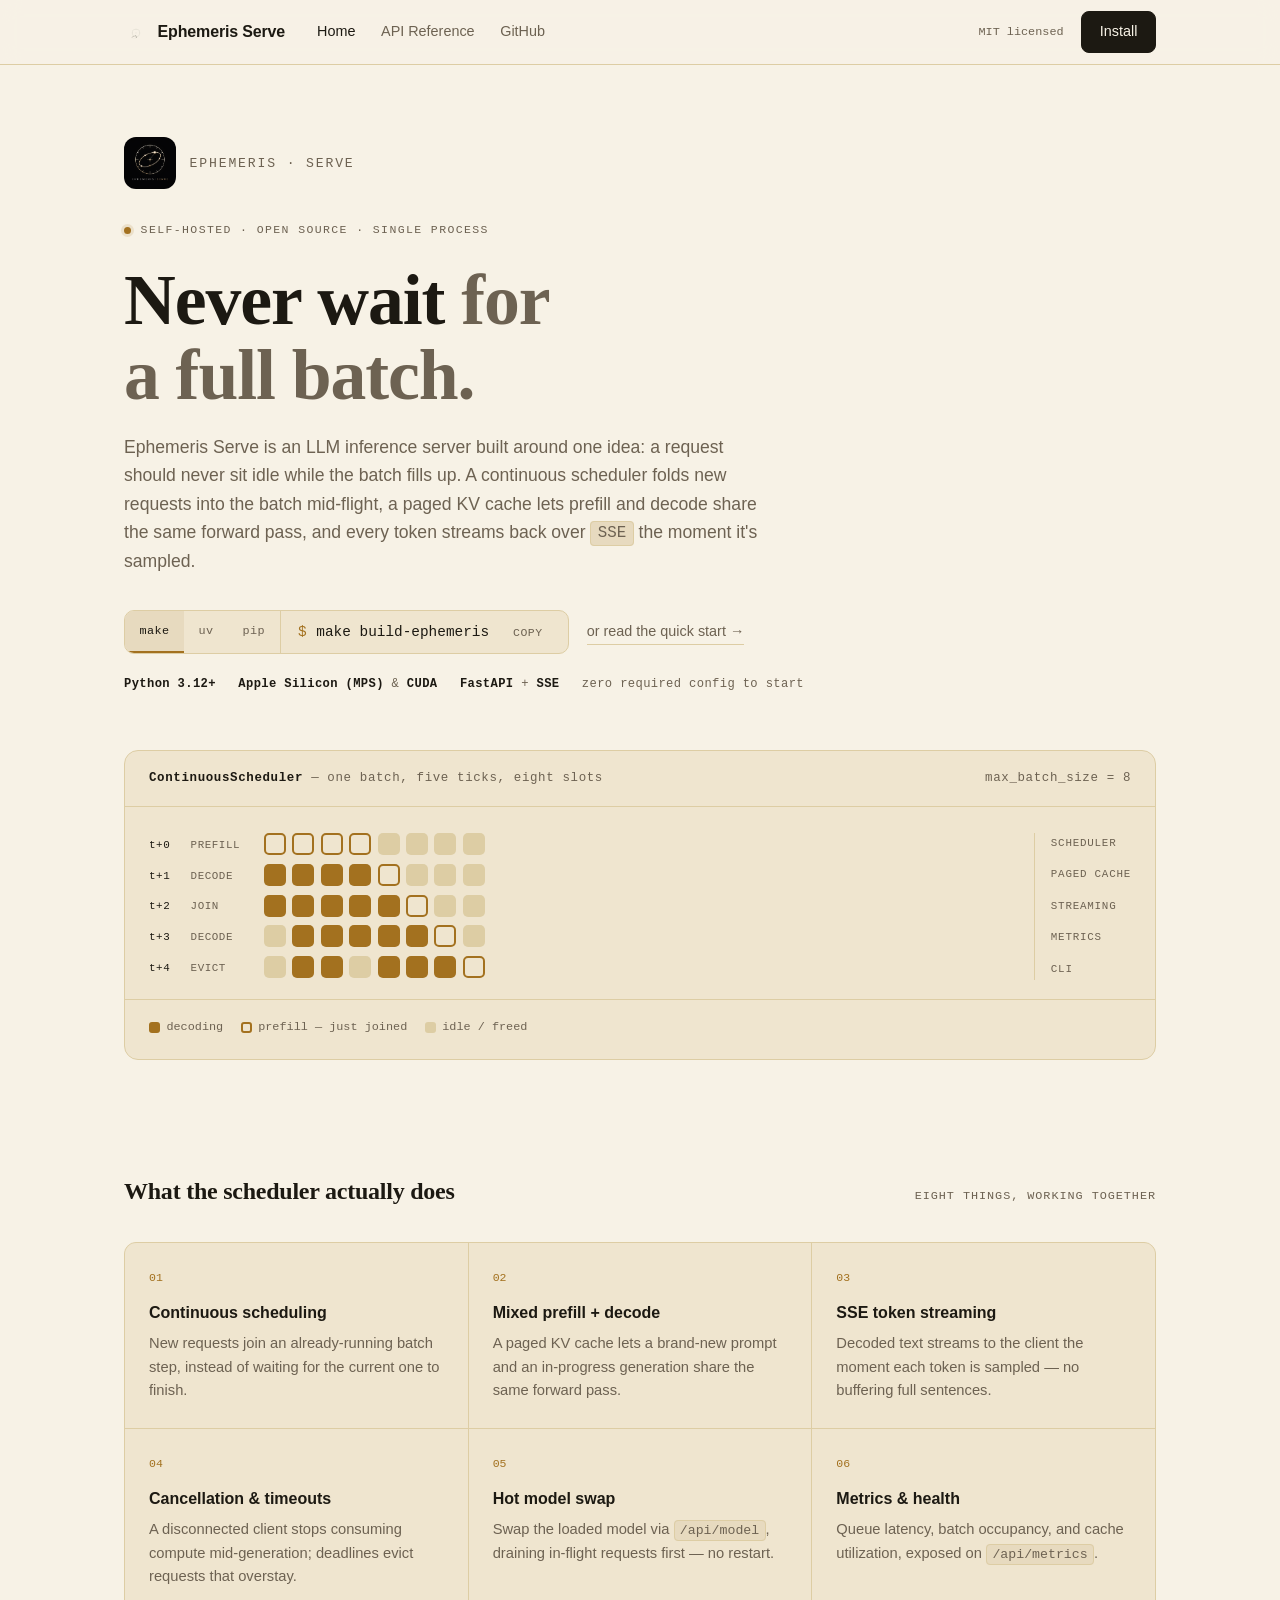
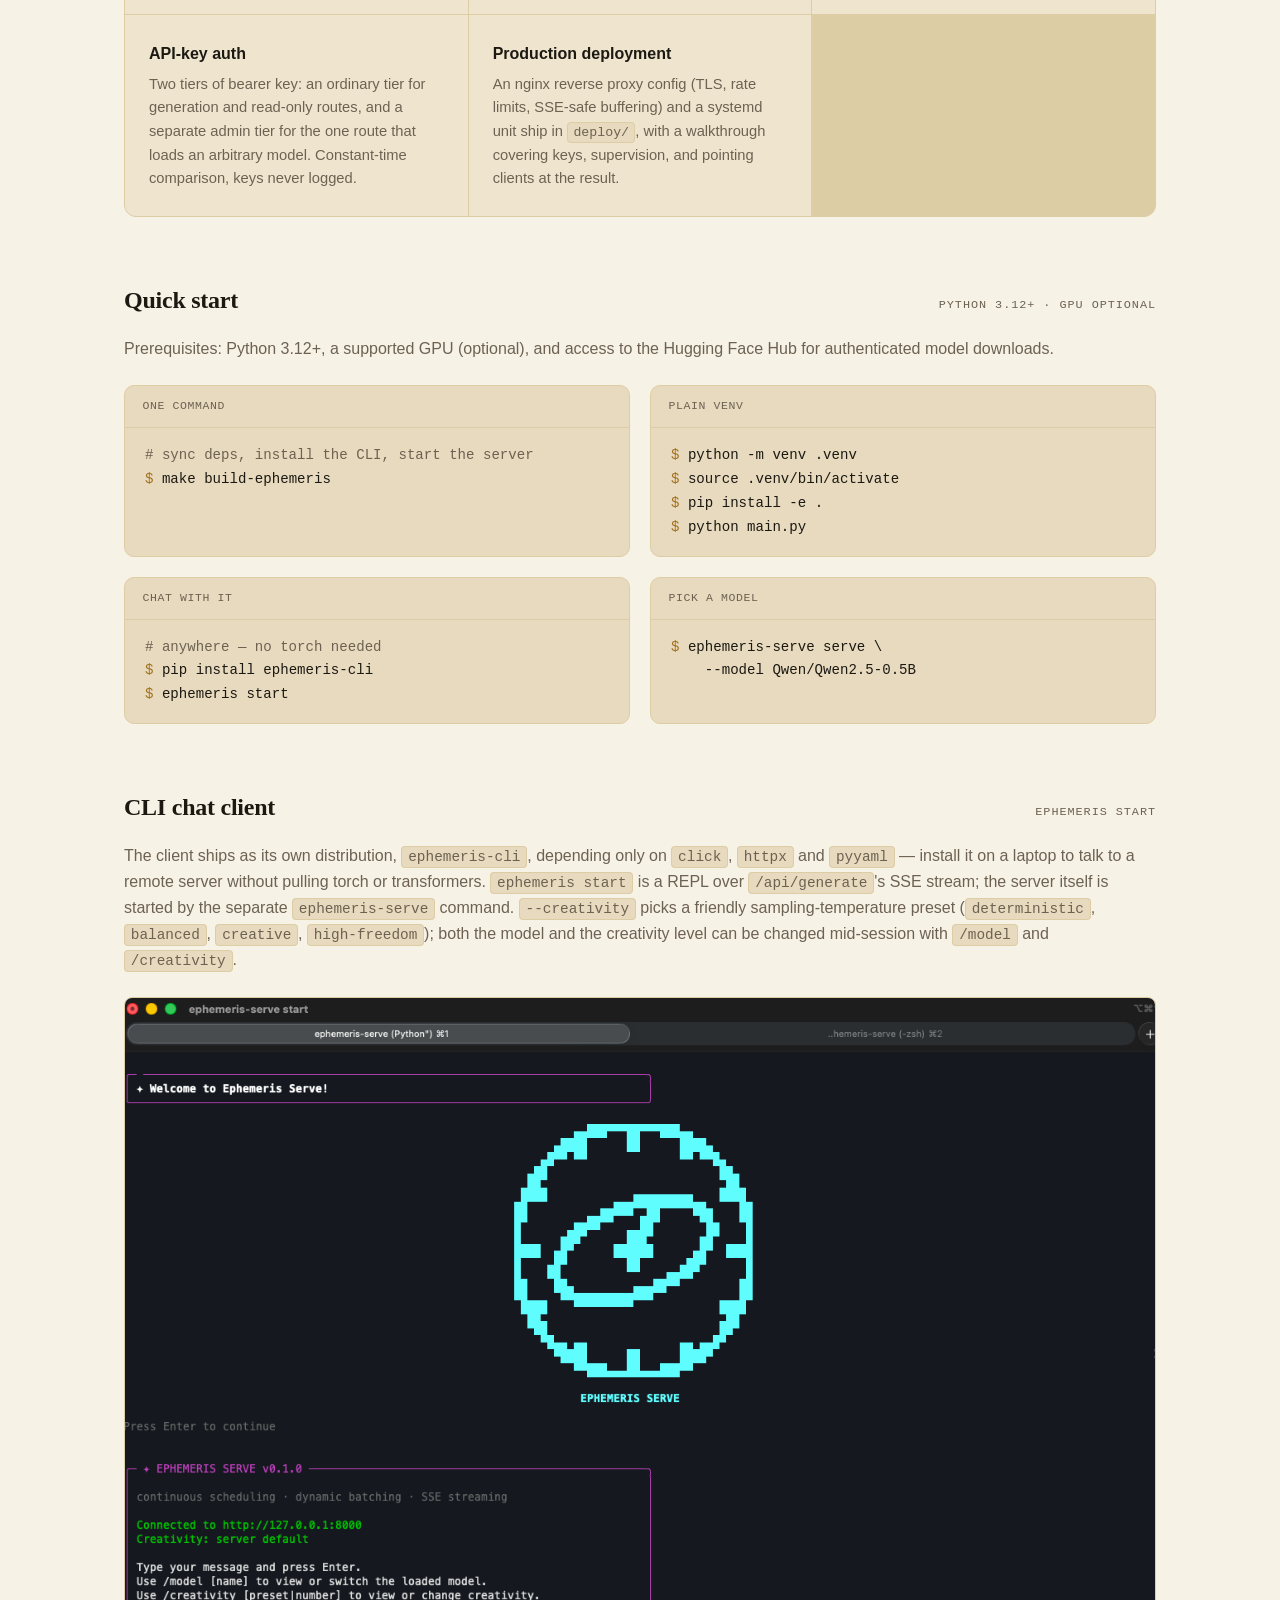
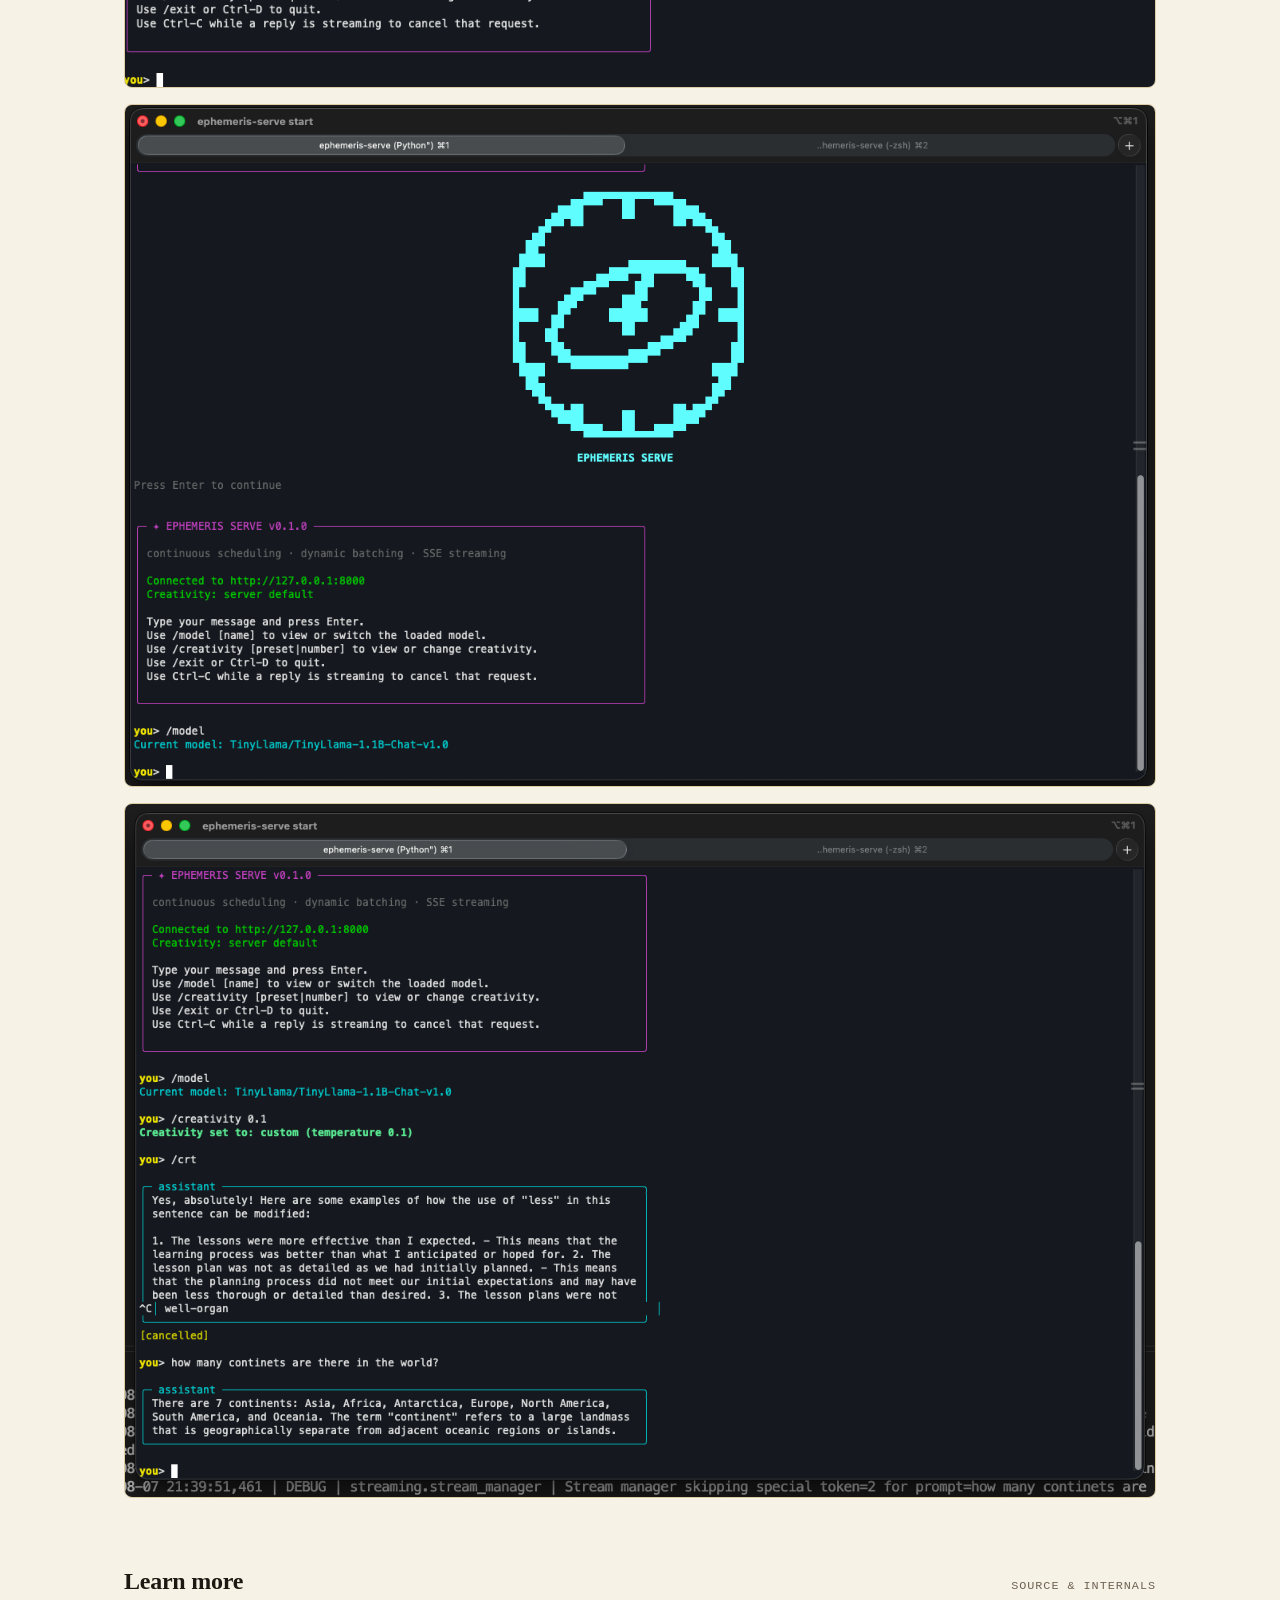
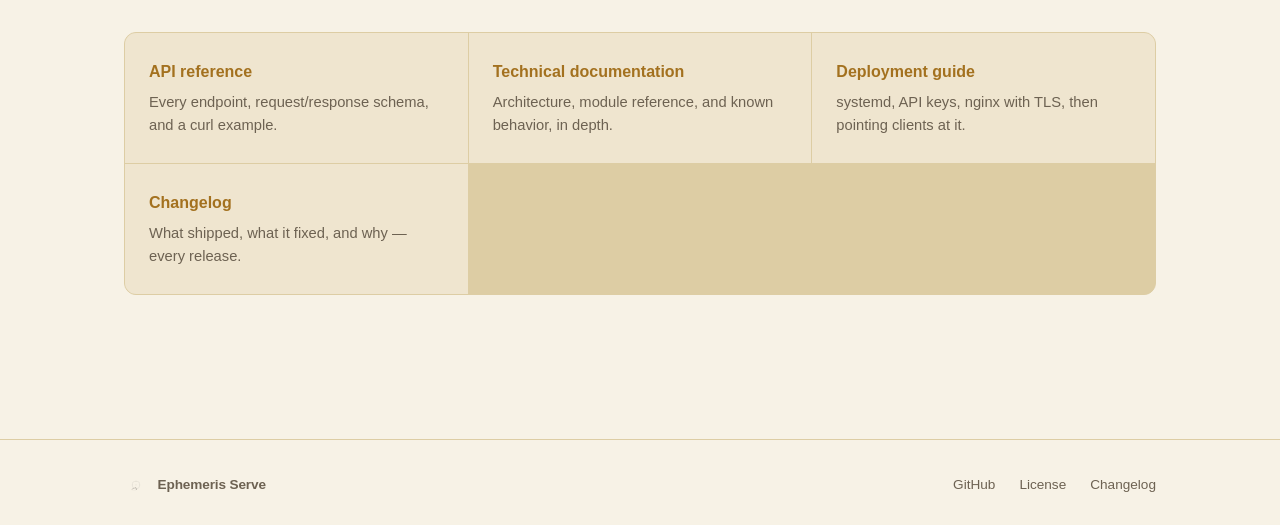
==== commit d52e9364: "structural update" ====
--- a/docs/index.html
+++ b/docs/index.html
@@ -5,6 +5,24 @@
 <meta name="viewport" content="width=device-width, initial-scale=1">
 <title>Ephemeris Serve — never wait for a full batch</title>
 <meta name="description" content="Ephemeris Serve is an LLM inference server with continuous scheduling, dynamic batching, and SSE streaming for token-level outputs.">
+<meta name="keywords" content="LLM inference server, continuous batching, dynamic batching, SSE streaming, paged KV cache, PyTorch, Hugging Face, FastAPI, GPU inference, MPS, CUDA">
+<meta name="author" content="Samarjit Debnath">
+<meta name="robots" content="index, follow">
+<link rel="canonical" href="https://samarjitdebnath.github.io/ephemeris-serve/">
+
+<meta property="og:type" content="website">
+<meta property="og:url" content="https://samarjitdebnath.github.io/ephemeris-serve/">
+<meta property="og:title" content="Ephemeris Serve — never wait for a full batch">
+<meta property="og:description" content="LLM inference server with continuous scheduling, dynamic batching, and SSE streaming for token-level outputs.">
+<meta property="og:image" content="https://samarjitdebnath.github.io/ephemeris-serve/assets/images/ephemeris-serve-logo.png">
+<meta property="og:site_name" content="Ephemeris Serve">
+
+<meta name="twitter:card" content="summary_large_image">
+<meta name="twitter:url" content="https://samarjitdebnath.github.io/ephemeris-serve/">
+<meta name="twitter:title" content="Ephemeris Serve — never wait for a full batch">
+<meta name="twitter:description" content="LLM inference server with continuous scheduling, dynamic batching, and SSE streaming for token-level outputs.">
+<meta name="twitter:image" content="https://samarjitdebnath.github.io/ephemeris-serve/assets/images/ephemeris-serve-logo.png">
+
 <link rel="icon" href="assets/images/ephemeris-serve-logo.png" type="image/png">
 <link rel="stylesheet" href="assets/style.css">
 </head>
@@ -159,7 +177,7 @@
   <section id="features">
     <div class="section-head">
       <h2>What the scheduler actually does</h2>
-      <p class="eyebrow-label">six things, working together</p>
+      <p class="eyebrow-label">eight things, working together</p>
     </div>
     <div class="features">
       <div class="feature">
@@ -191,6 +209,14 @@
         <span class="n">06</span>
         <h3>Metrics &amp; health</h3>
         <p>Queue latency, batch occupancy, and cache utilization, exposed on <code>/api/metrics</code>.</p>
+      </div>
+      <div class="feature">
+        <h3>API-key auth</h3>
+        <p>Two tiers of bearer key: an ordinary tier for generation and read-only routes, and a separate admin tier for the one route that loads an arbitrary model. Constant-time comparison, keys never logged.</p>
+      </div>
+      <div class="feature">
+        <h3>Production deployment</h3>
+        <p>An nginx reverse proxy config (TLS, rate limits, SSE-safe buffering) and a systemd unit ship in <code>deploy/</code>, with a walkthrough covering keys, supervision, and pointing clients at the result.</p>
       </div>
     </div>
   </section>
@@ -216,9 +242,9 @@
       </div>
       <div class="code-block">
         <div class="code-head">Chat with it</div>
-        <pre><span class="c2"># in another terminal</span>
-<span class="c1">$</span> ephemeris-serve start
-<span class="c2">/model, /creativity work mid-session</span></pre>
+        <pre><span class="c2"># anywhere &mdash; no torch needed</span>
+<span class="c1">$</span> pip install ephemeris-cli
+<span class="c1">$</span> ephemeris start</pre>
       </div>
       <div class="code-block">
         <div class="code-head">Pick a model</div>
@@ -231,9 +257,9 @@
   <section id="cli">
     <div class="section-head">
       <h2>CLI chat client</h2>
-      <p class="eyebrow-label">ephemeris-serve start</p>
-    </div>
-    <p style="color:var(--text-muted); margin-top:-1rem; margin-bottom:1.5rem;"><code>ephemeris-serve</code> ships two subcommands: <code>serve</code> starts the inference server, and <code>start</code> is a REPL that talks to an already-running server over <code>/api/generate</code>'s SSE stream. <code>--creativity</code> picks a friendly sampling-temperature preset (<code>deterministic</code>, <code>balanced</code>, <code>creative</code>, <code>high-freedom</code>); both the model and the creativity level can be changed mid-session with <code>/model</code> and <code>/creativity</code>.</p>
+      <p class="eyebrow-label">ephemeris start</p>
+    </div>
+    <p style="color:var(--text-muted); margin-top:-1rem; margin-bottom:1.5rem;">The client ships as its own distribution, <code>ephemeris-cli</code>, depending only on <code>click</code>, <code>httpx</code> and <code>pyyaml</code> &mdash; install it on a laptop to talk to a remote server without pulling torch or transformers. <code>ephemeris start</code> is a REPL over <code>/api/generate</code>'s SSE stream; the server itself is started by the separate <code>ephemeris-serve</code> command. <code>--creativity</code> picks a friendly sampling-temperature preset (<code>deterministic</code>, <code>balanced</code>, <code>creative</code>, <code>high-freedom</code>); both the model and the creativity level can be changed mid-session with <code>/model</code> and <code>/creativity</code>.</p>
     <div class="shots">
       <img src="assets/images/chat-cli1.png" alt="Ephemeris Serve CLI startup splash">
       <img src="assets/images/chat-cli2.png" alt="Ephemeris Serve CLI /model command">
@@ -252,8 +278,12 @@
         <p>Every endpoint, request/response schema, and a curl example.</p>
       </div>
       <div class="feature">
-        <h3><a href="https://github.com/SamarjitDebnath/ephemeris-serve/blob/main/TECHNICAL_DOCUMENTATION.md">Technical documentation</a></h3>
+        <h3><a href="https://github.com/SamarjitDebnath/ephemeris-serve/wiki">Technical documentation</a></h3>
         <p>Architecture, module reference, and known behavior, in depth.</p>
+      </div>
+      <div class="feature">
+        <h3><a href="https://github.com/SamarjitDebnath/ephemeris-serve/blob/main/deploy/README.md">Deployment guide</a></h3>
+        <p>systemd, API keys, nginx with TLS, then pointing clients at it.</p>
       </div>
       <div class="feature">
         <h3><a href="https://github.com/SamarjitDebnath/ephemeris-serve/blob/main/CHANGELOG.md">Changelog</a></h3>
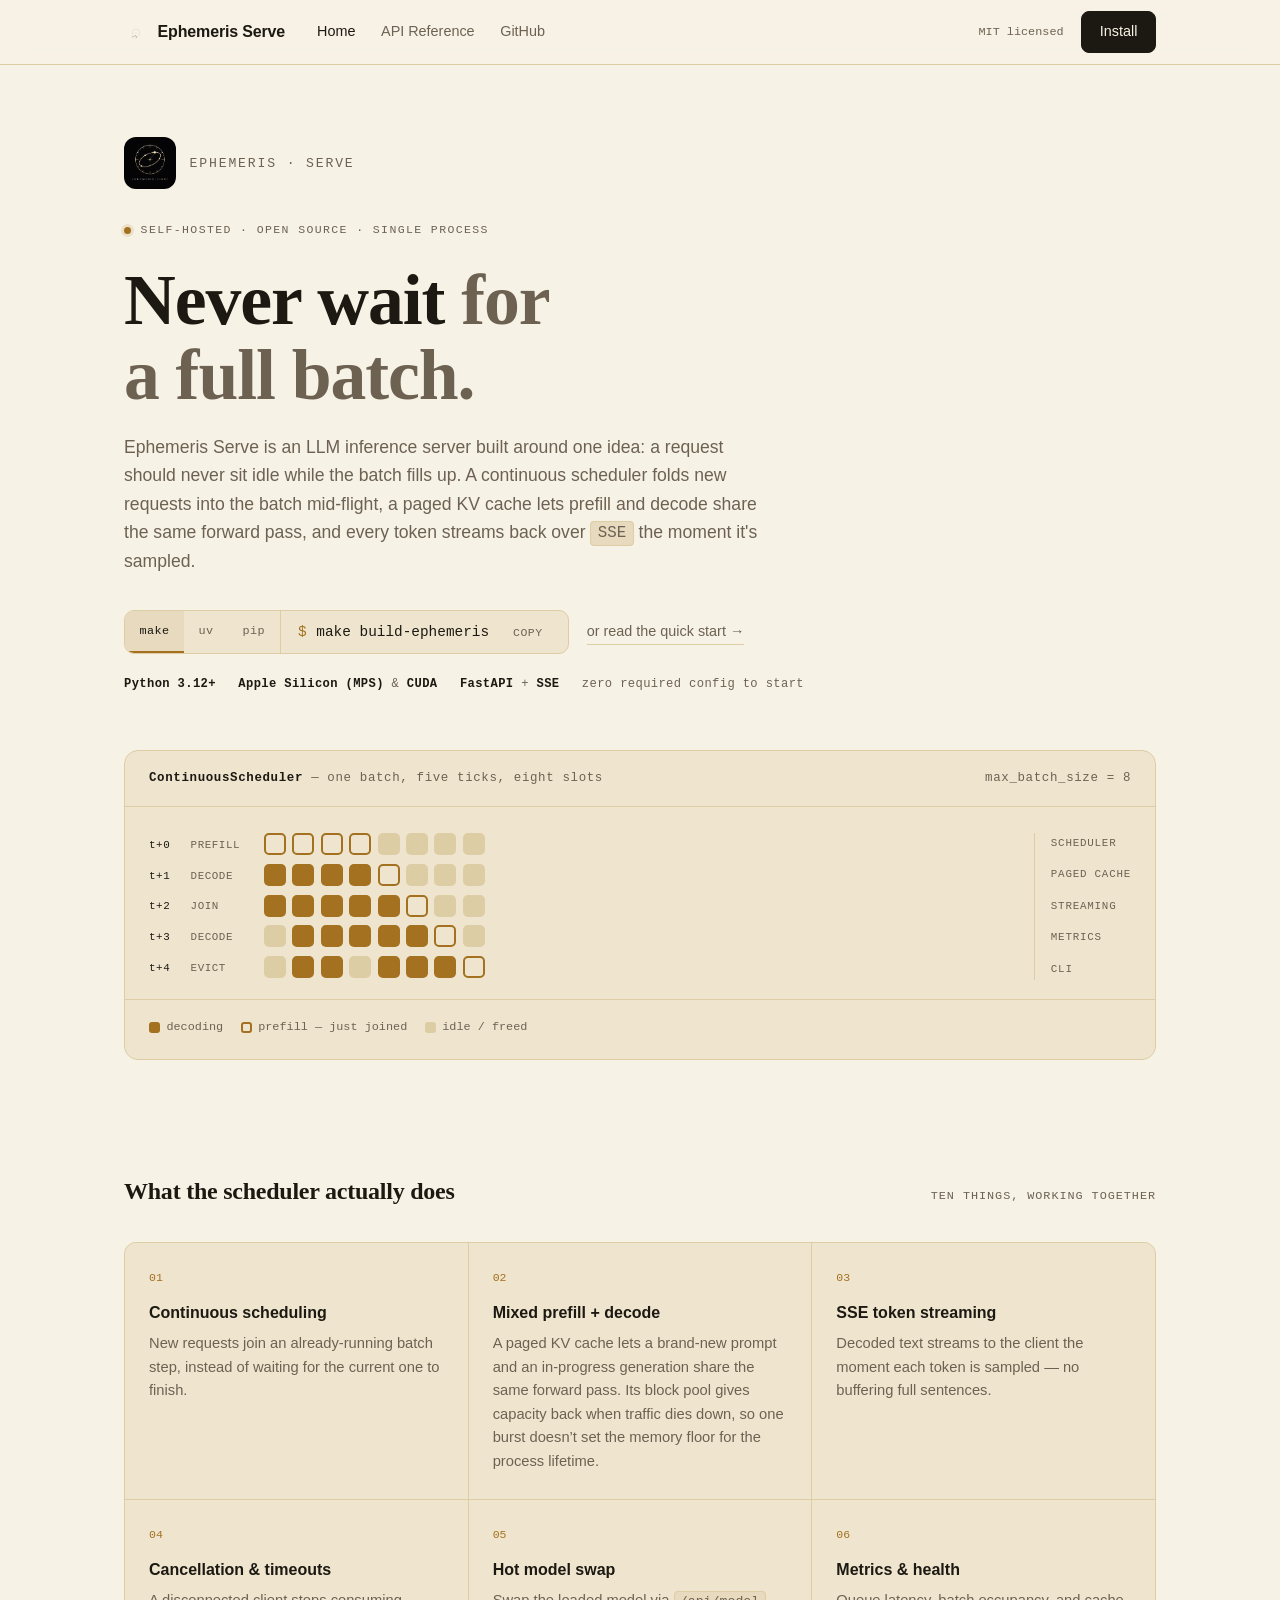
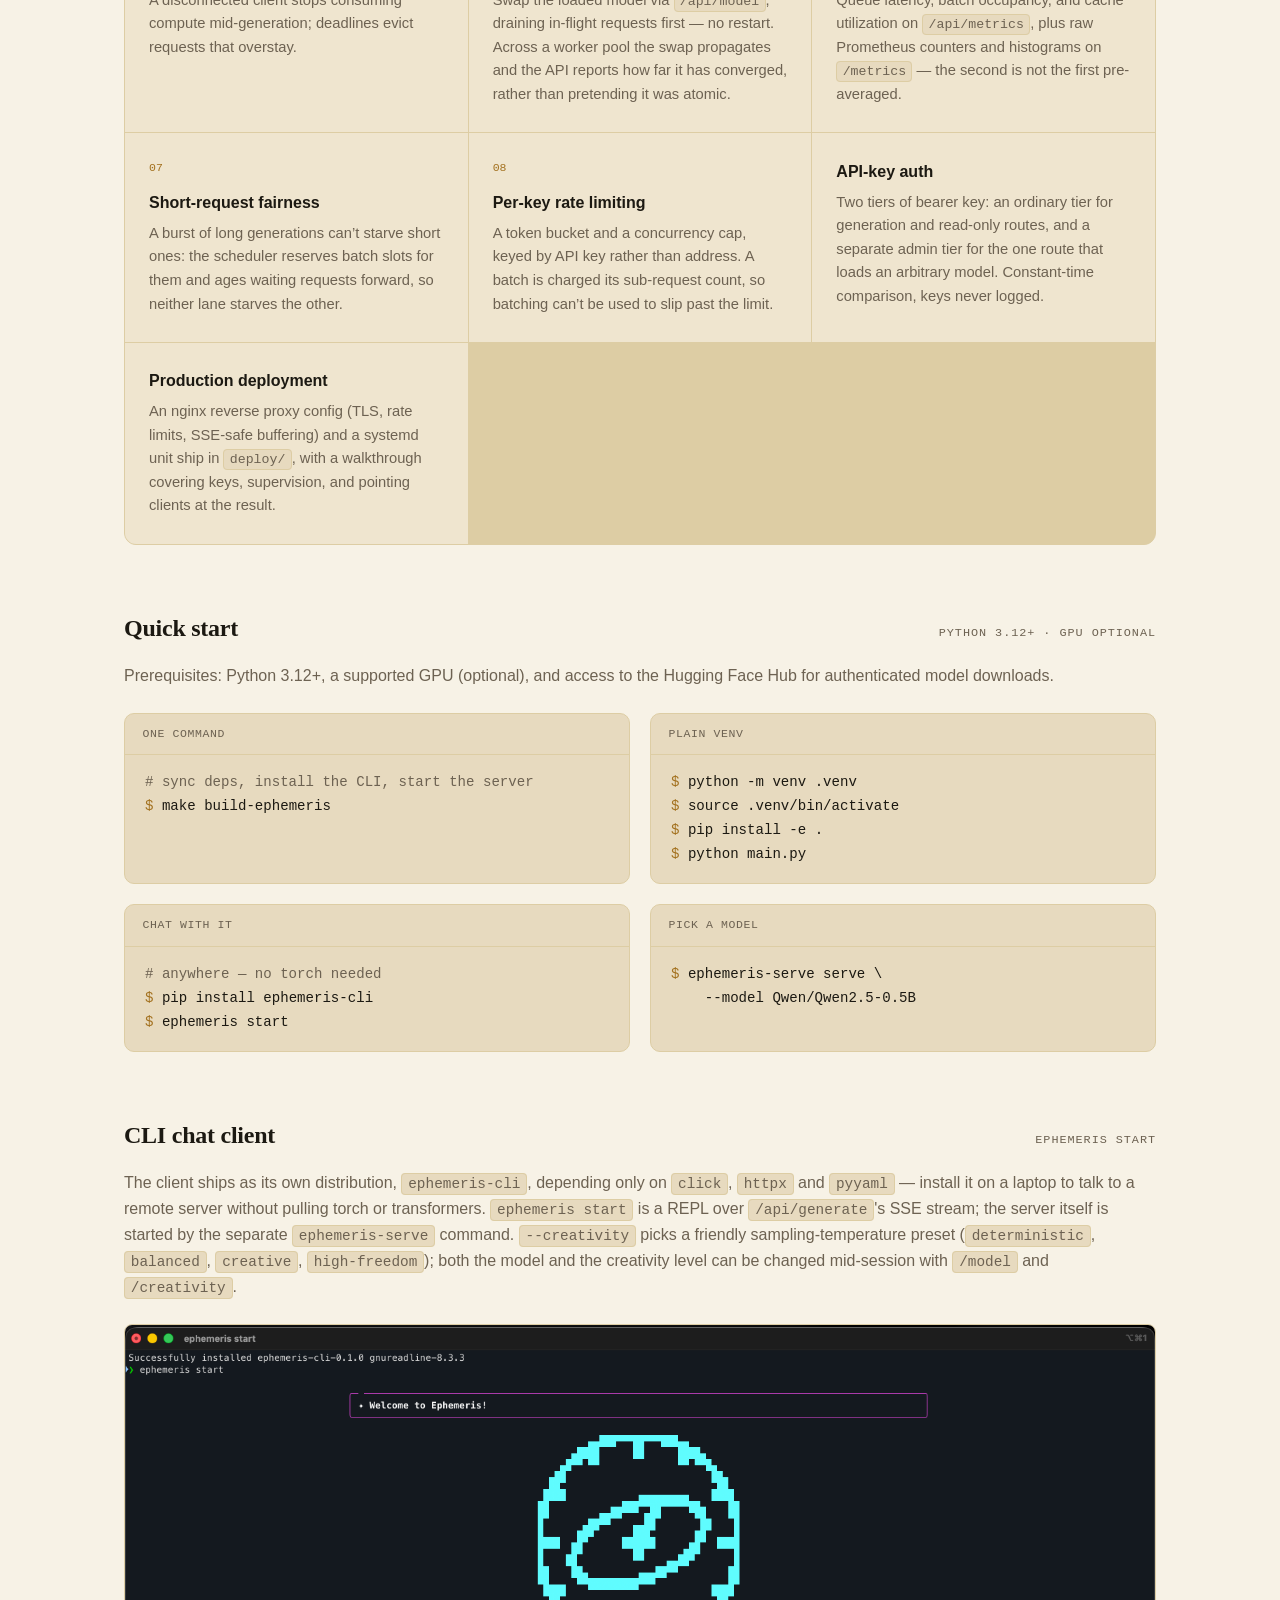
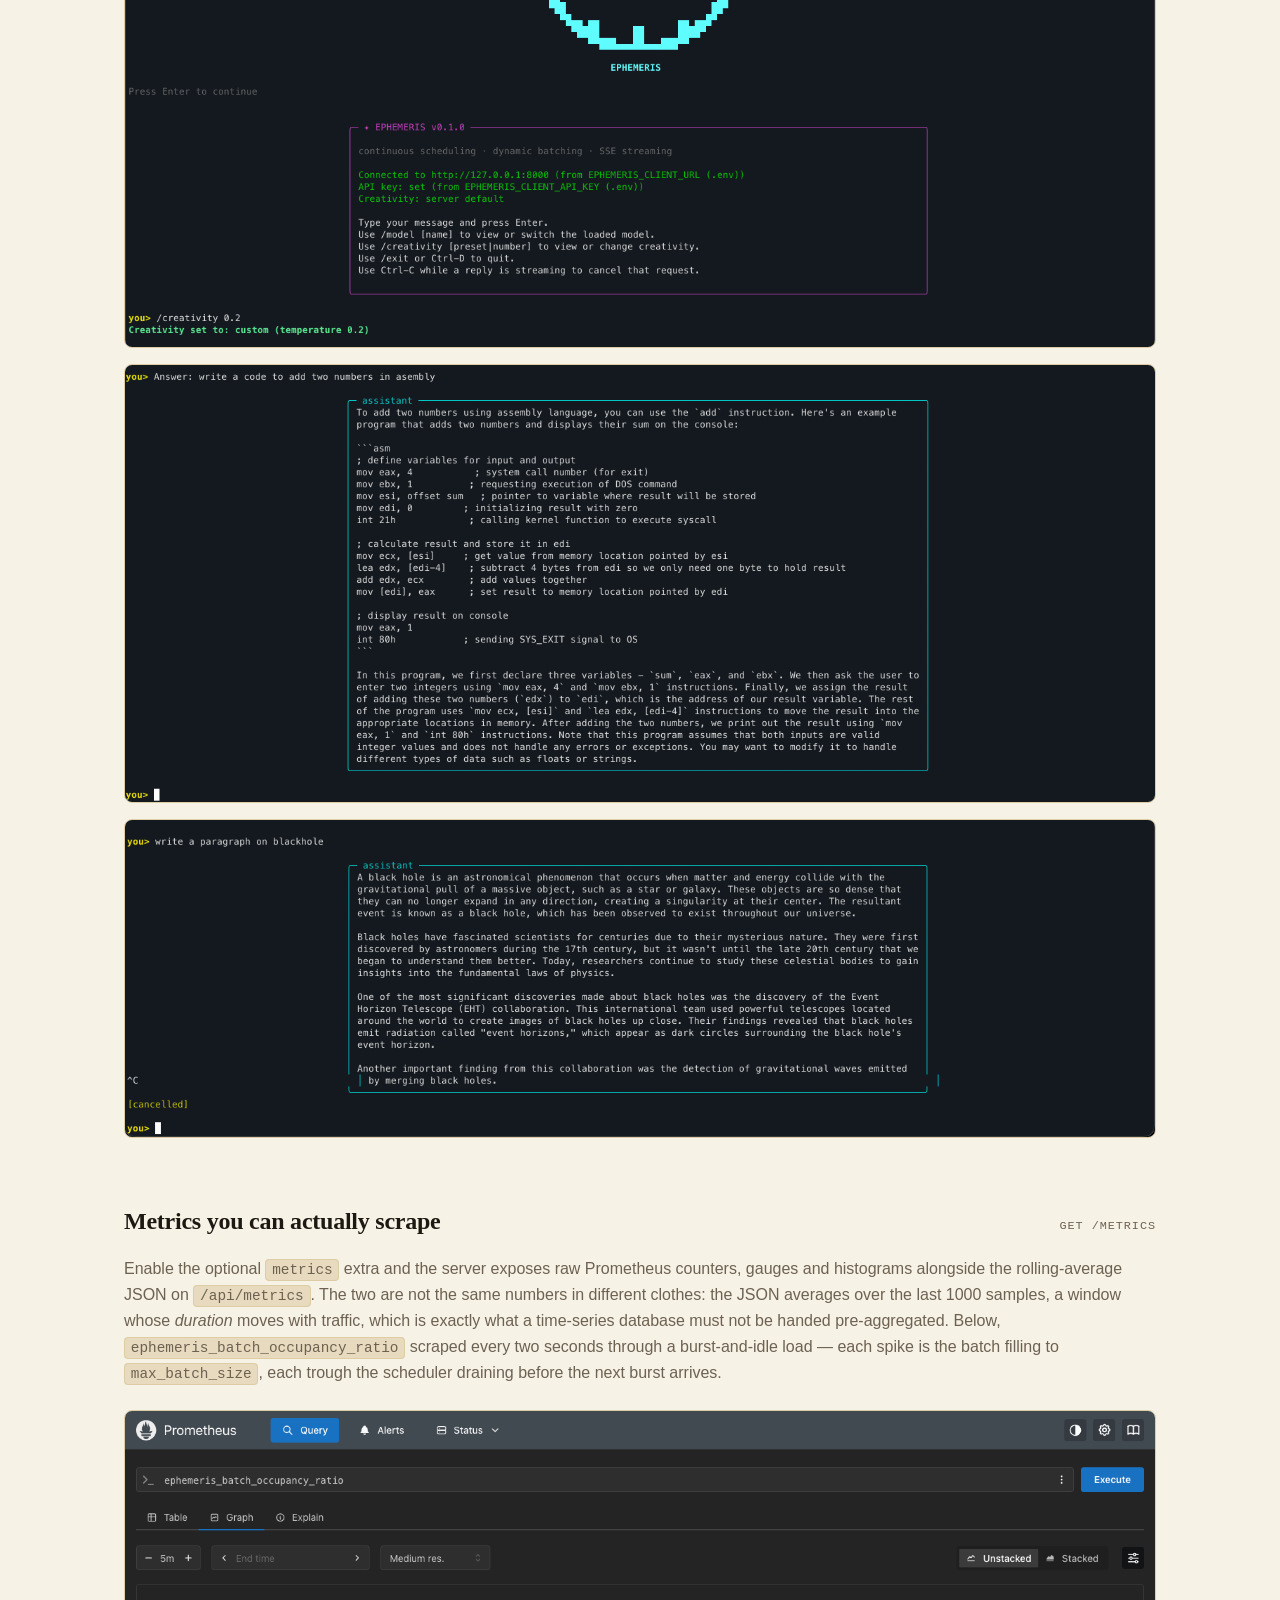
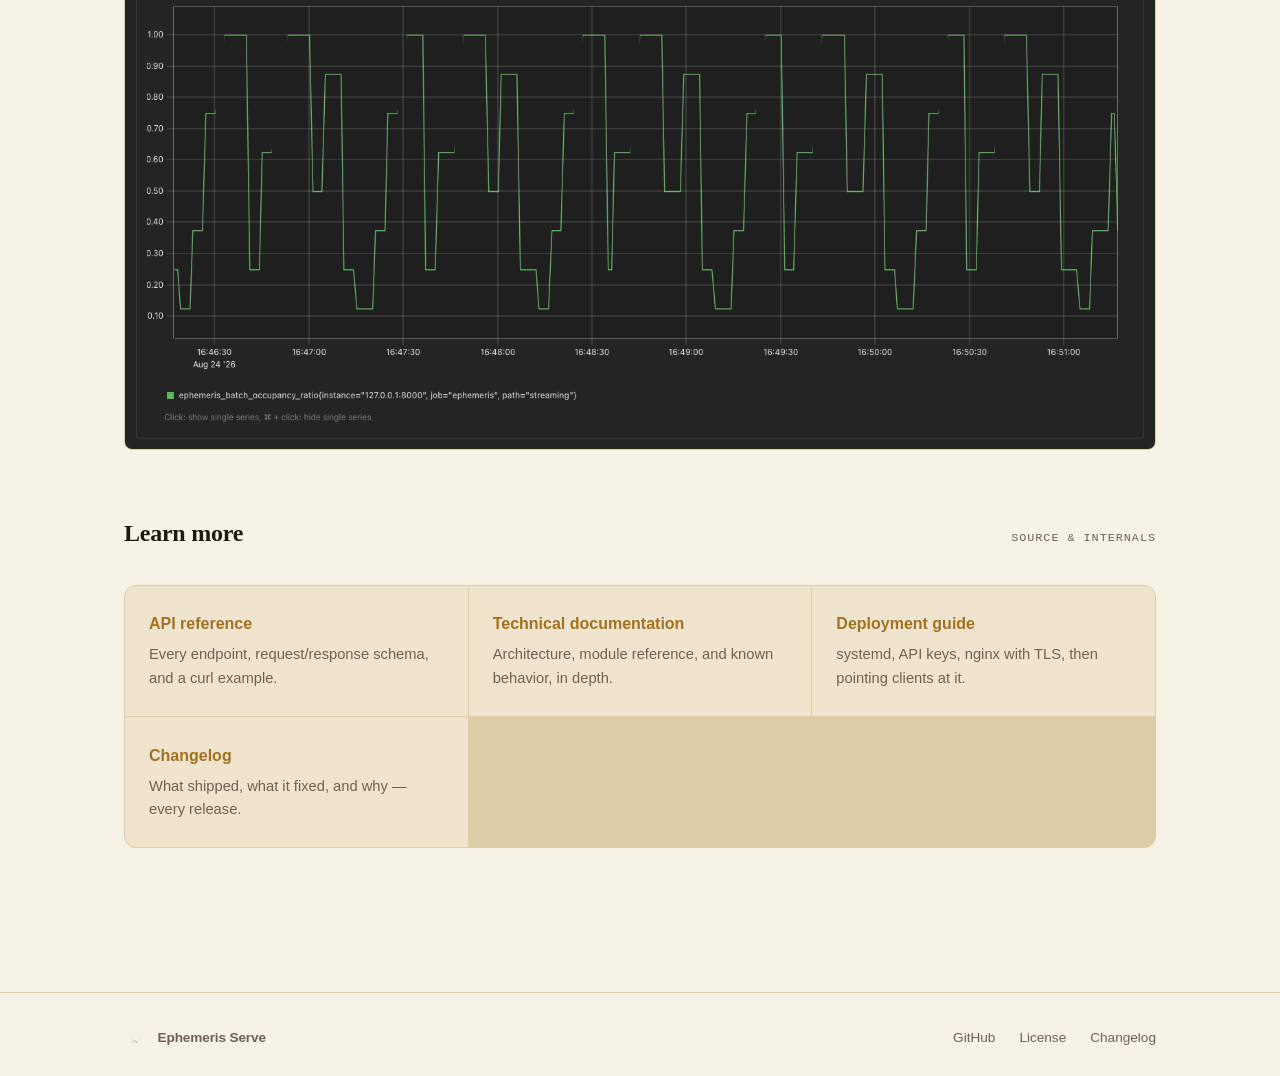
==== commit 6567c692: "Execute the P0-P3 todo backlog Implements every item in internal/todos.md, with plans in internal/to" ====
--- a/docs/index.html
+++ b/docs/index.html
@@ -177,7 +177,7 @@
   <section id="features">
     <div class="section-head">
       <h2>What the scheduler actually does</h2>
-      <p class="eyebrow-label">eight things, working together</p>
+      <p class="eyebrow-label">ten things, working together</p>
     </div>
     <div class="features">
       <div class="feature">
@@ -188,7 +188,7 @@
       <div class="feature">
         <span class="n">02</span>
         <h3>Mixed prefill + decode</h3>
-        <p>A paged KV cache lets a brand-new prompt and an in-progress generation share the same forward pass.</p>
+        <p>A paged KV cache lets a brand-new prompt and an in-progress generation share the same forward pass. Its block pool gives capacity back when traffic dies down, so one burst doesn&rsquo;t set the memory floor for the process lifetime.</p>
       </div>
       <div class="feature">
         <span class="n">03</span>
@@ -203,12 +203,22 @@
       <div class="feature">
         <span class="n">05</span>
         <h3>Hot model swap</h3>
-        <p>Swap the loaded model via <code>/api/model</code>, draining in-flight requests first — no restart.</p>
+        <p>Swap the loaded model via <code>/api/model</code>, draining in-flight requests first — no restart. Across a worker pool the swap propagates and the API reports how far it has converged, rather than pretending it was atomic.</p>
       </div>
       <div class="feature">
         <span class="n">06</span>
         <h3>Metrics &amp; health</h3>
-        <p>Queue latency, batch occupancy, and cache utilization, exposed on <code>/api/metrics</code>.</p>
+        <p>Queue latency, batch occupancy, and cache utilization on <code>/api/metrics</code>, plus raw Prometheus counters and histograms on <code>/metrics</code> — the second is not the first pre-averaged.</p>
+      </div>
+      <div class="feature">
+        <span class="n">07</span>
+        <h3>Short-request fairness</h3>
+        <p>A burst of long generations can&rsquo;t starve short ones: the scheduler reserves batch slots for them and ages waiting requests forward, so neither lane starves the other.</p>
+      </div>
+      <div class="feature">
+        <span class="n">08</span>
+        <h3>Per-key rate limiting</h3>
+        <p>A token bucket and a concurrency cap, keyed by API key rather than address. A batch is charged its sub-request count, so batching can&rsquo;t be used to slip past the limit.</p>
       </div>
       <div class="feature">
         <h3>API-key auth</h3>
@@ -264,6 +274,17 @@
       <img src="assets/images/chat-cli1.png" alt="Ephemeris Serve CLI startup splash">
       <img src="assets/images/chat-cli2.png" alt="Ephemeris Serve CLI /model command">
       <img src="assets/images/chat-cli3.png" alt="Ephemeris Serve CLI chat session">
+    </div>
+  </section>
+
+  <section id="observability">
+    <div class="section-head">
+      <h2>Metrics you can actually scrape</h2>
+      <p class="eyebrow-label">GET /metrics</p>
+    </div>
+    <p style="color:var(--text-muted); margin-top:-1rem; margin-bottom:1.5rem;">Enable the optional <code>metrics</code> extra and the server exposes raw Prometheus counters, gauges and histograms alongside the rolling-average JSON on <code>/api/metrics</code>. The two are not the same numbers in different clothes: the JSON averages over the last 1000 samples, a window whose <em>duration</em> moves with traffic, which is exactly what a time-series database must not be handed pre-aggregated. Below, <code>ephemeris_batch_occupancy_ratio</code> scraped every two seconds through a burst-and-idle load &mdash; each spike is the batch filling to <code>max_batch_size</code>, each trough the scheduler draining before the next burst arrives.</p>
+    <div class="shots">
+      <img src="assets/images/prometheus-metrics.png" alt="Prometheus graphing ephemeris_batch_occupancy_ratio scraped from a running Ephemeris Serve instance, showing batch occupancy cycling between 0.125 and 1.0 under a burst-and-idle load">
     </div>
   </section>
 
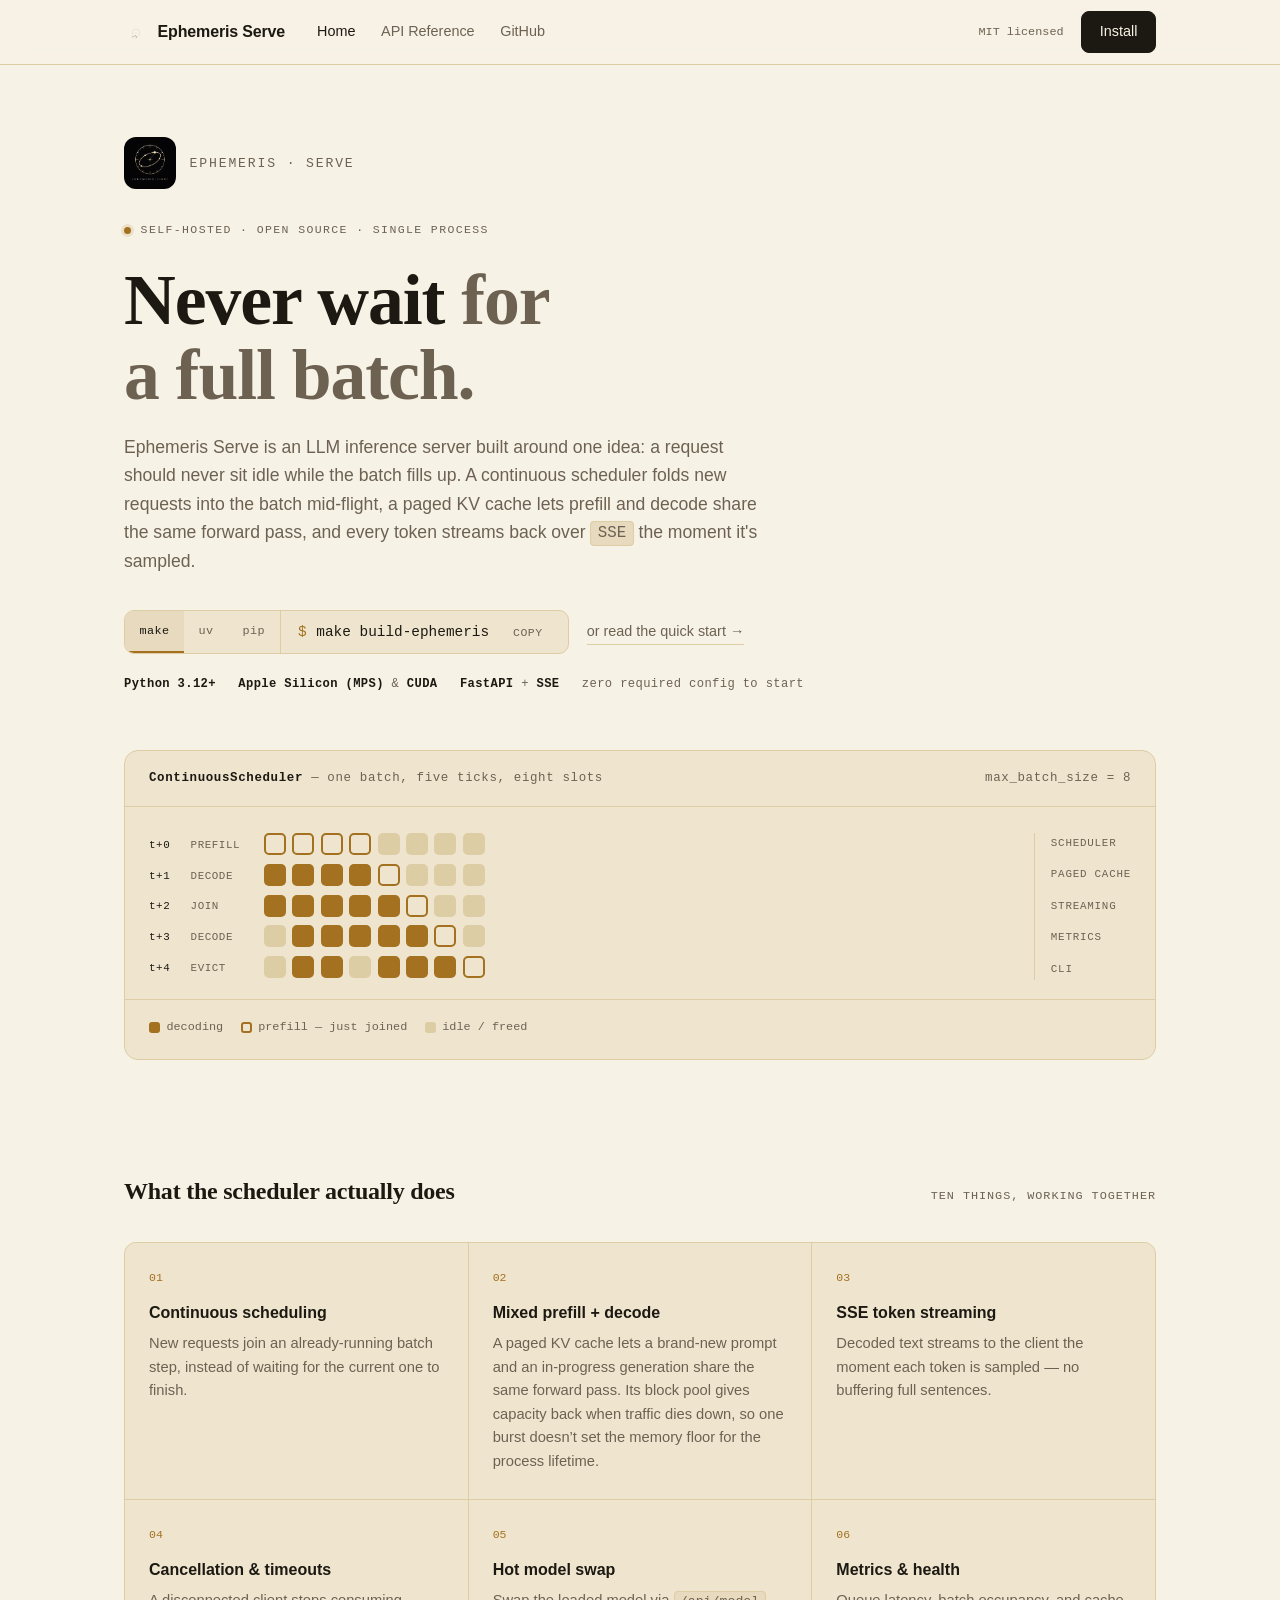
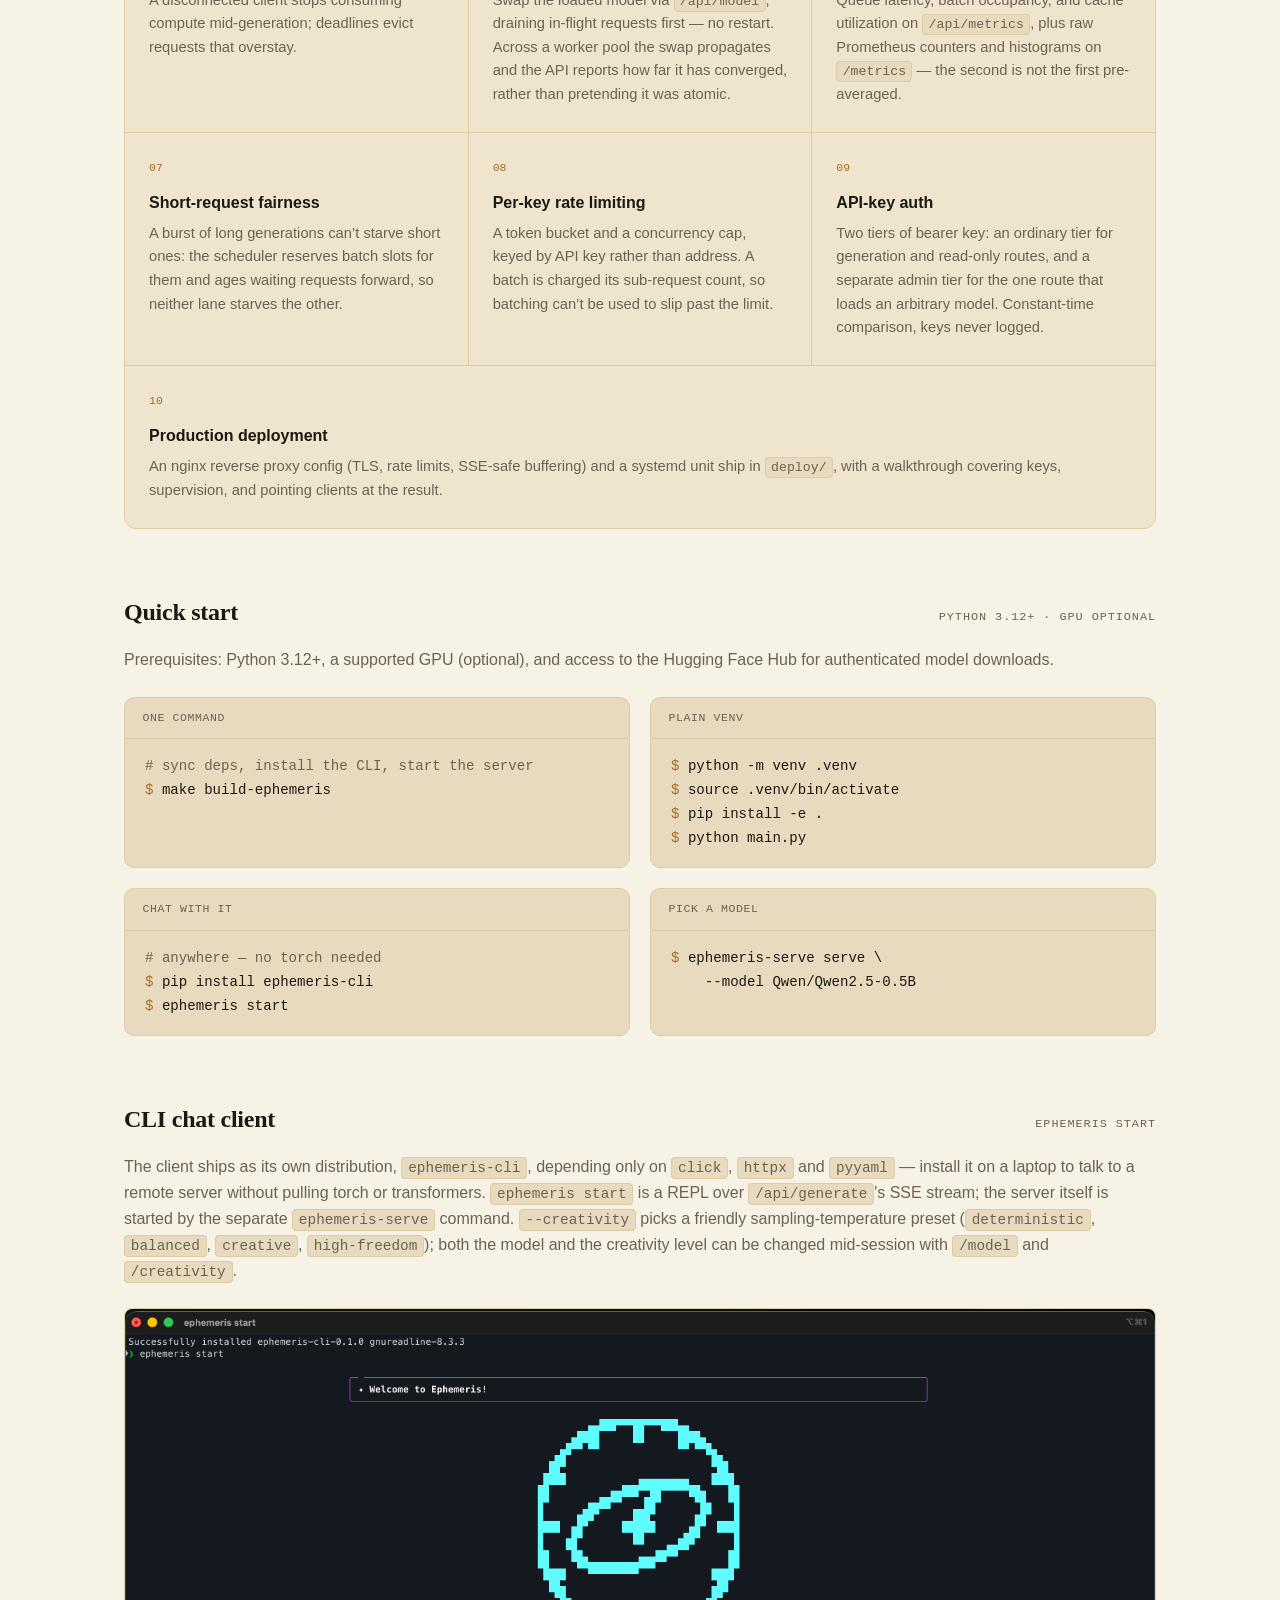
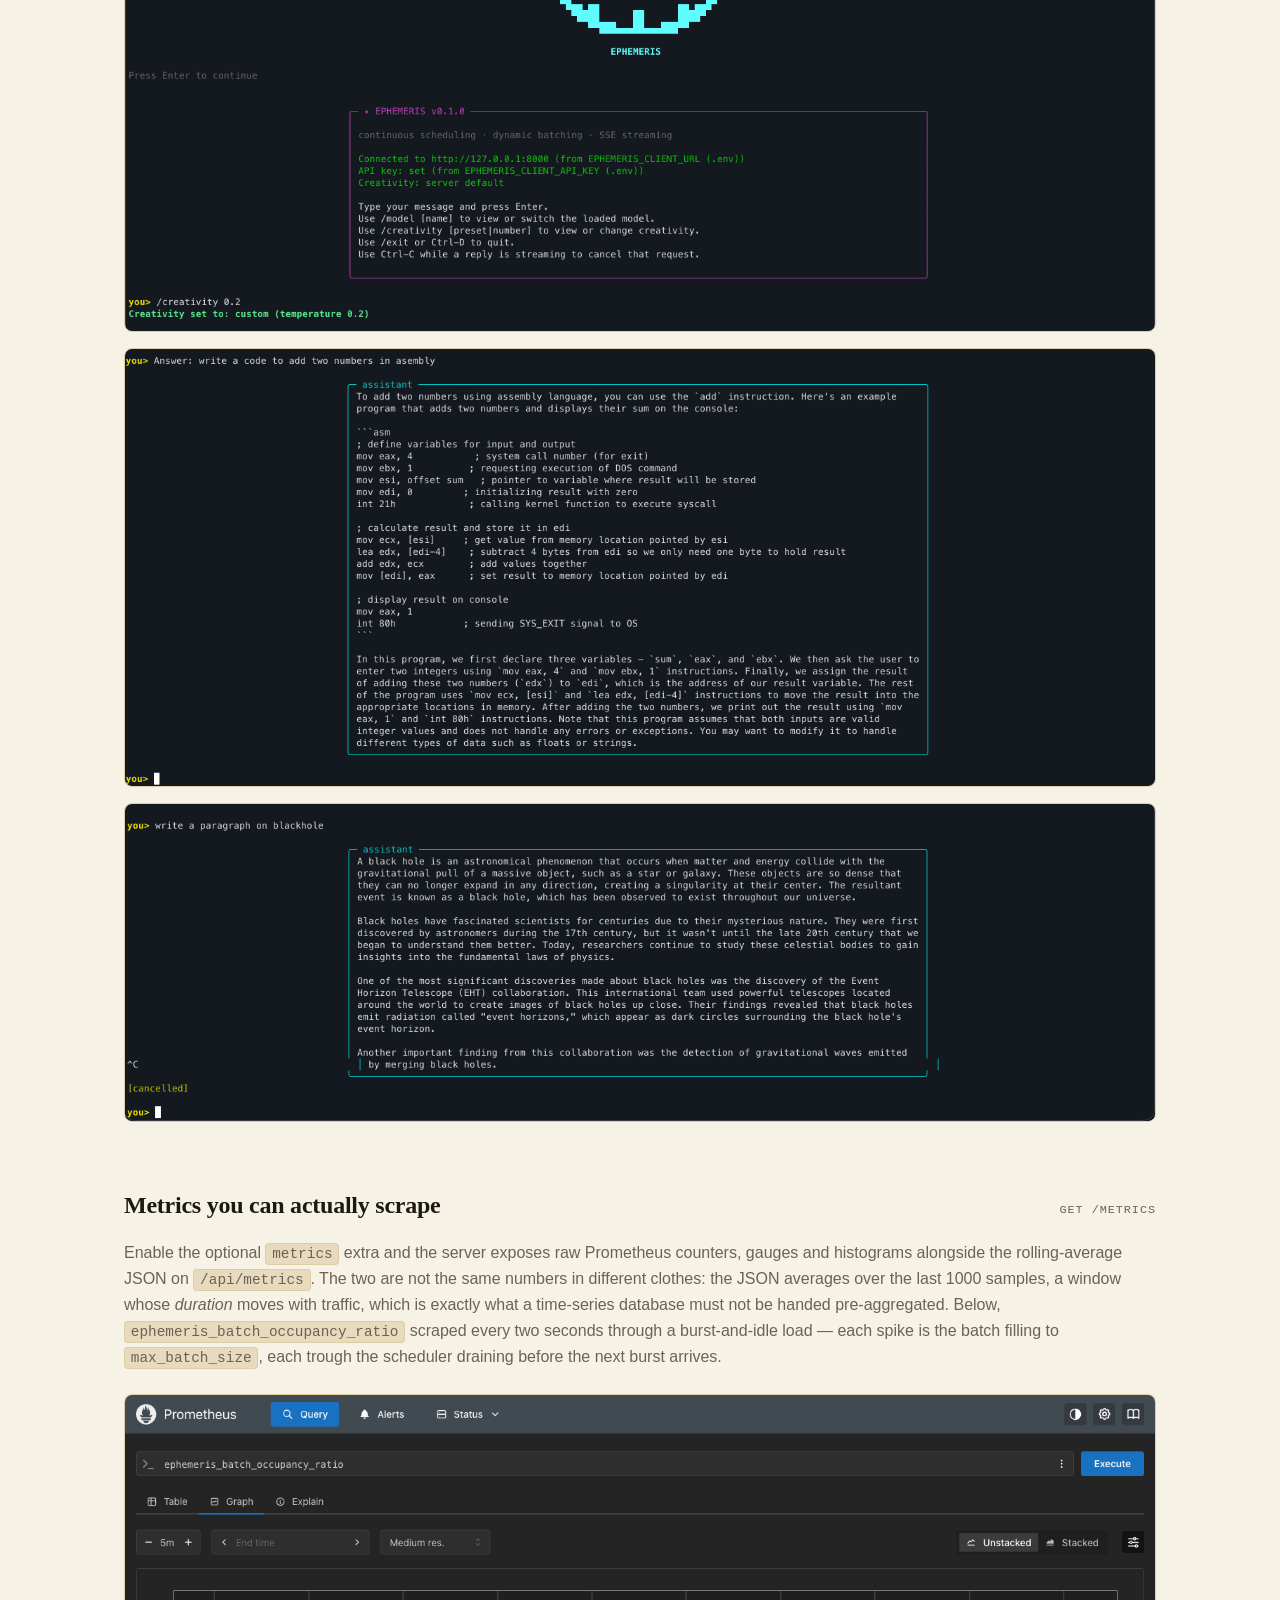
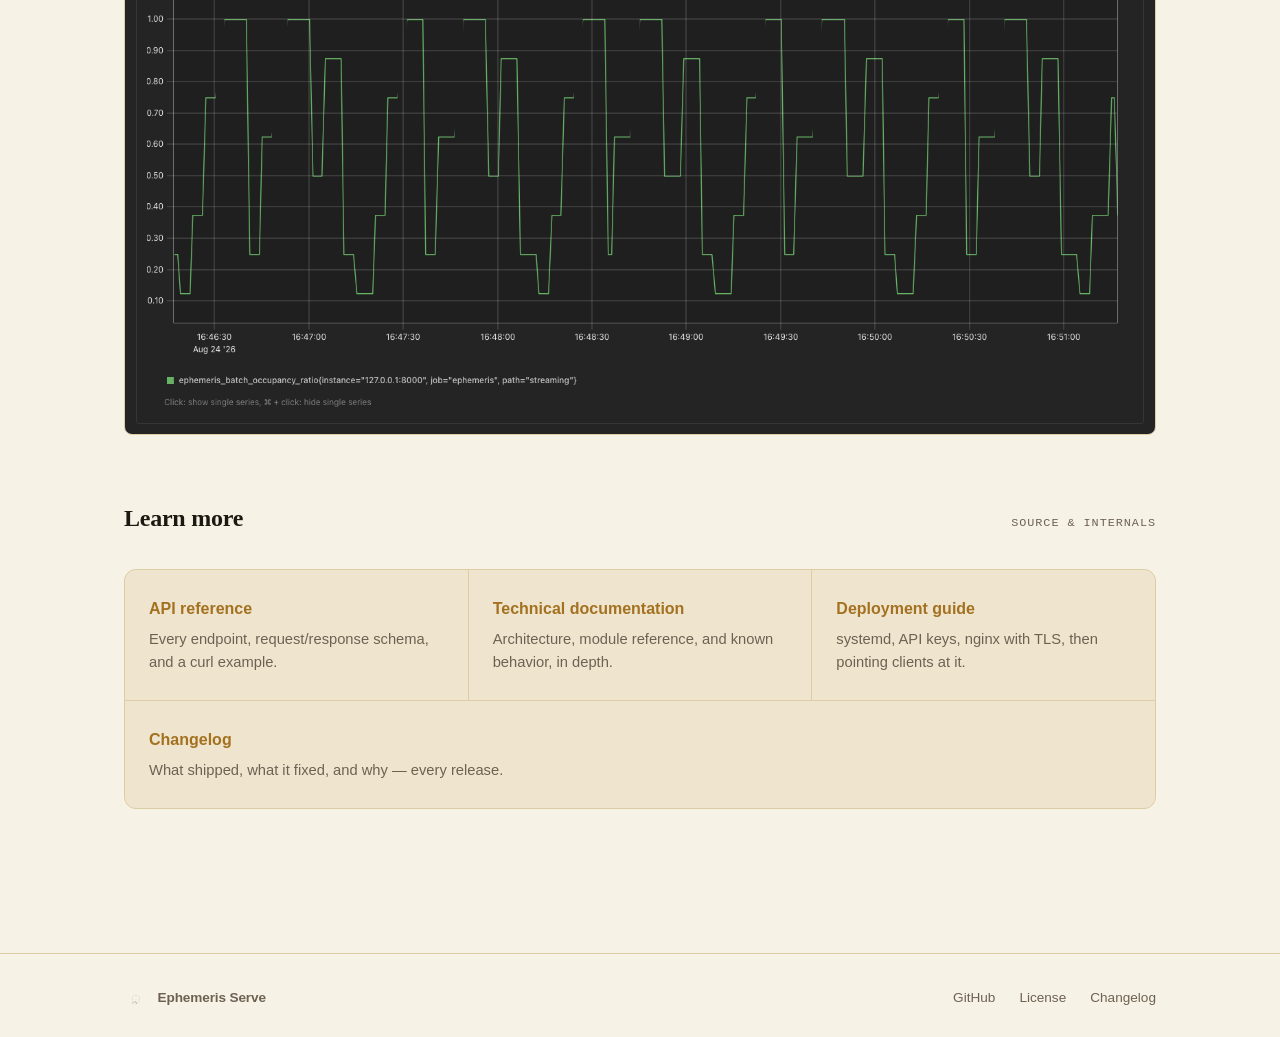
==== commit abc29c91: "Number the last two feature cards "API-key auth" and "Production deployment" never carried a `.n` in" ====
--- a/docs/index.html
+++ b/docs/index.html
@@ -221,10 +221,12 @@
         <p>A token bucket and a concurrency cap, keyed by API key rather than address. A batch is charged its sub-request count, so batching can&rsquo;t be used to slip past the limit.</p>
       </div>
       <div class="feature">
+        <span class="n">09</span>
         <h3>API-key auth</h3>
         <p>Two tiers of bearer key: an ordinary tier for generation and read-only routes, and a separate admin tier for the one route that loads an arbitrary model. Constant-time comparison, keys never logged.</p>
       </div>
       <div class="feature">
+        <span class="n">10</span>
         <h3>Production deployment</h3>
         <p>An nginx reverse proxy config (TLS, rate limits, SSE-safe buffering) and a systemd unit ship in <code>deploy/</code>, with a walkthrough covering keys, supervision, and pointing clients at the result.</p>
       </div>
--- a/docs/assets/style.css
+++ b/docs/assets/style.css
@@ -616,7 +616,12 @@
 
 .features {
   display: grid;
-  grid-template-columns: repeat(3, 1fr);
+  /* Six tracks with cards spanning two, rather than three tracks spanning one.
+     The dividers are the container's background showing through the 1px gaps,
+     which means an empty grid cell renders as a bare lighter block -- and the
+     card count is not always a multiple of three. Spanning lets a short final
+     row stretch to fill the width instead of leaving that hole. */
+  grid-template-columns: repeat(6, 1fr);
   gap: 1px;
   background: var(--border);
   border: 1px solid var(--border);
@@ -624,9 +629,37 @@
   overflow: hidden;
 }
 
+.features > .feature {
+  grid-column: span 2;
+}
+
+/* Final row holding a single card: stretch it across the full width. */
+.features > .feature:last-child:nth-child(3n + 1) {
+  grid-column: span 6;
+}
+
+/* Final row holding two: split the width between them. */
+.features > .feature:nth-last-child(2):nth-child(3n + 1),
+.features > .feature:nth-last-child(2):nth-child(3n + 1) ~ .feature {
+  grid-column: span 3;
+}
+
 @media (max-width: 780px) {
+  /* Two per row: four tracks, cards spanning two. The three-per-row rules above
+     must be reset or they would still match at this width. */
   .features {
-    grid-template-columns: repeat(2, 1fr);
+    grid-template-columns: repeat(4, 1fr);
+  }
+
+  .features > .feature,
+  .features > .feature:last-child:nth-child(3n + 1),
+  .features > .feature:nth-last-child(2):nth-child(3n + 1),
+  .features > .feature:nth-last-child(2):nth-child(3n + 1) ~ .feature {
+    grid-column: span 2;
+  }
+
+  .features > .feature:last-child:nth-child(2n + 1) {
+    grid-column: span 4;
   }
 }
 
